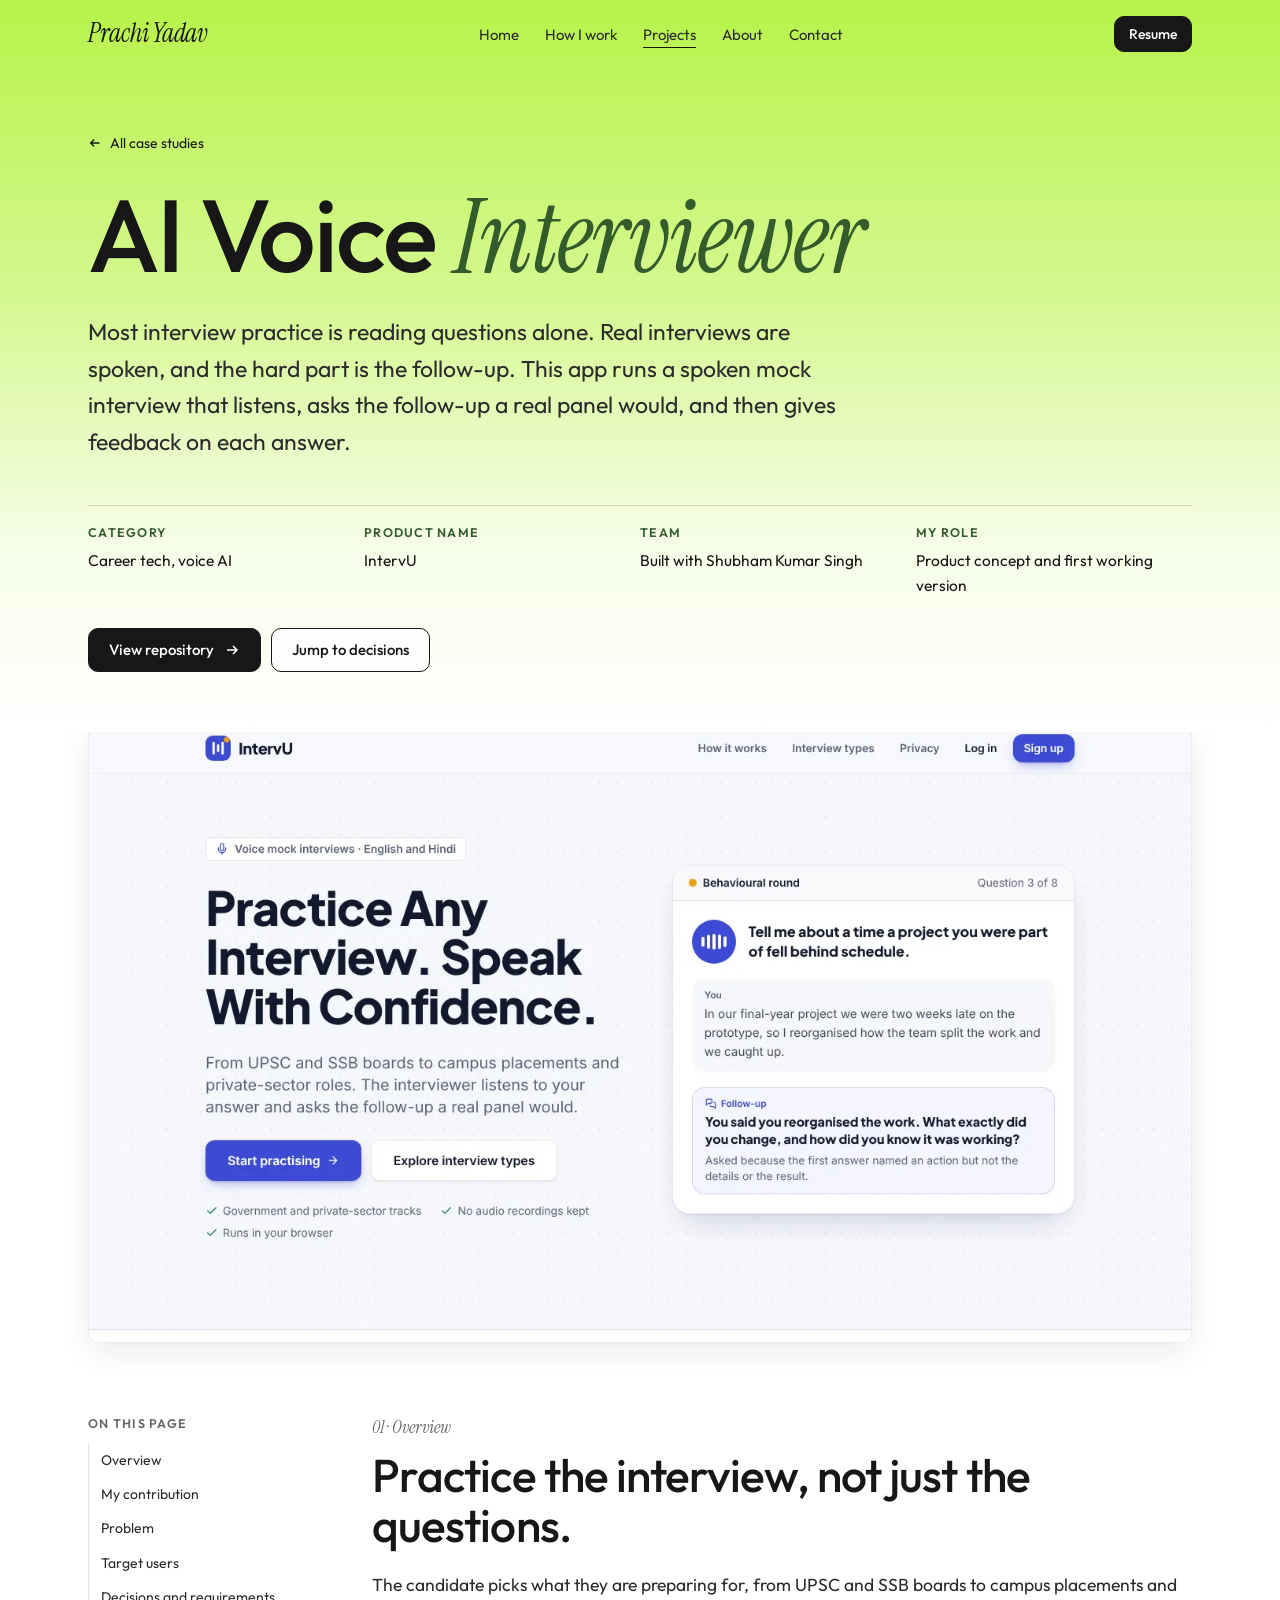
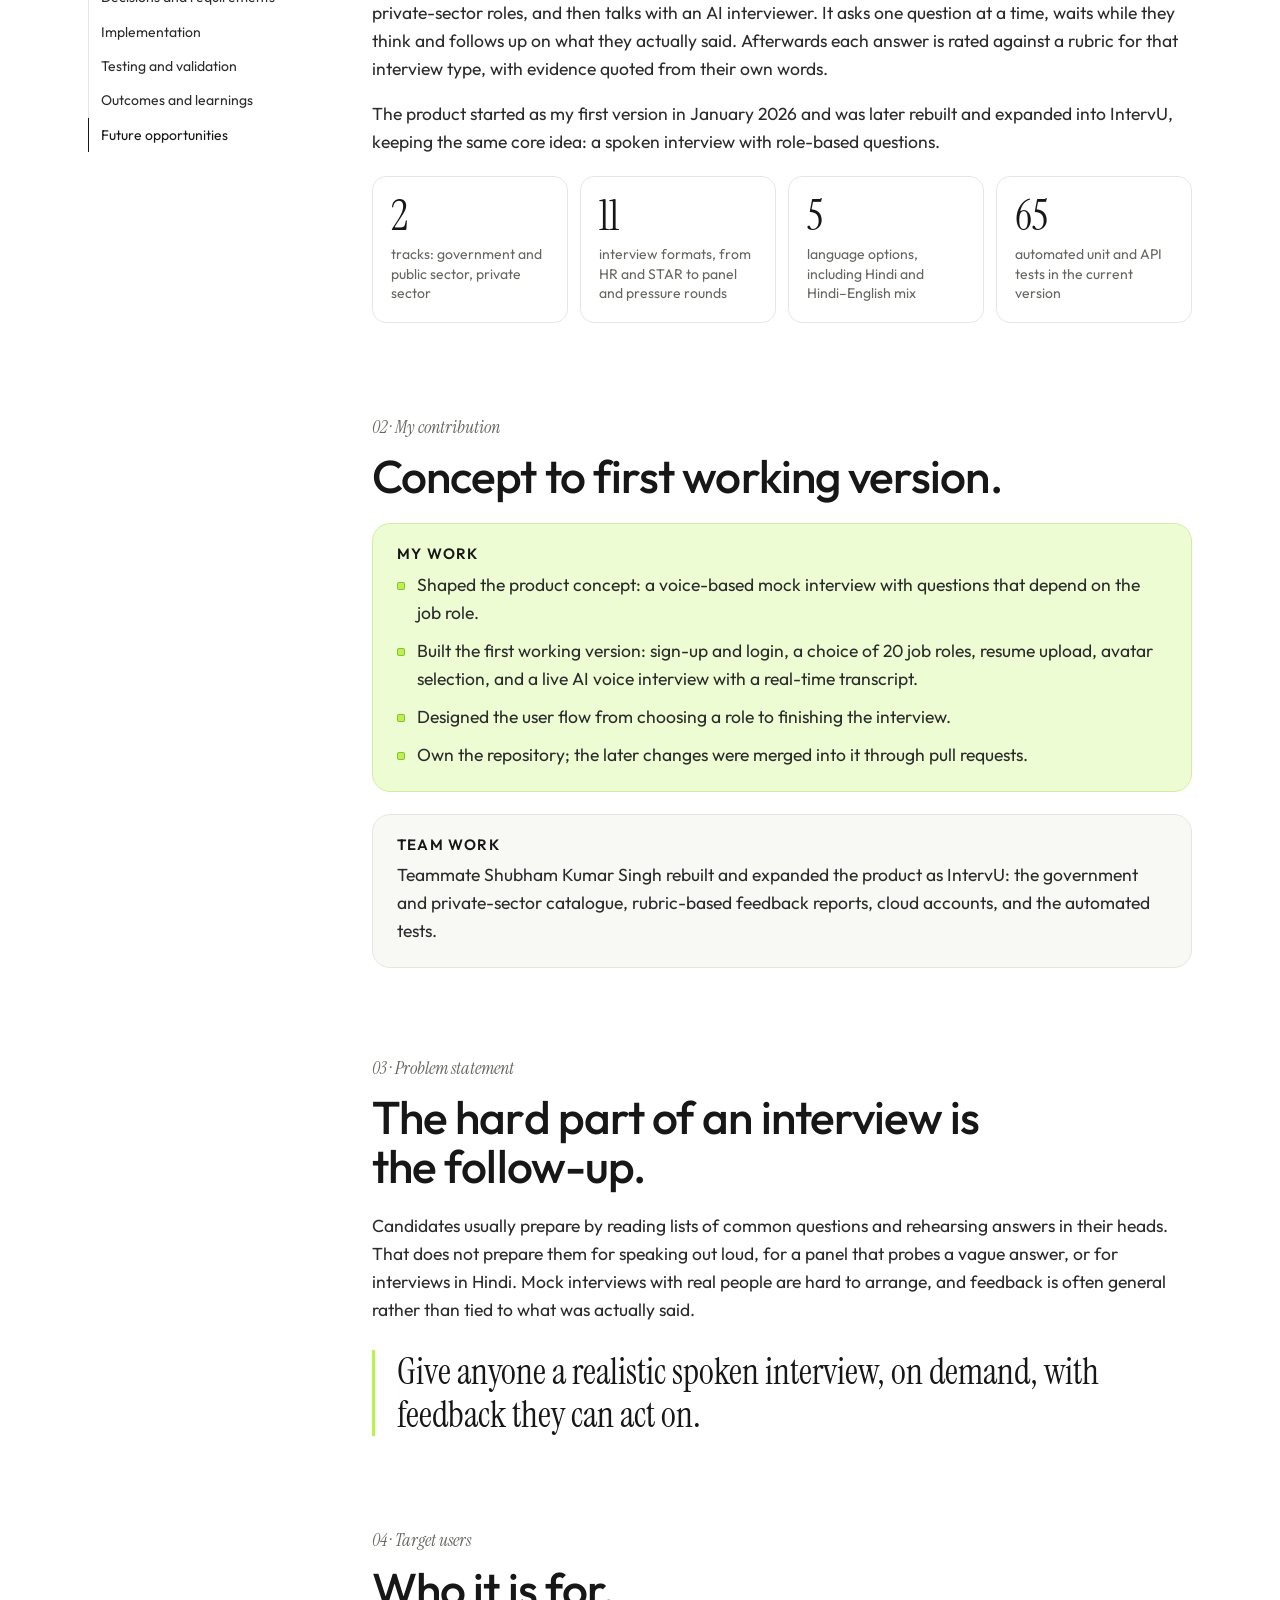
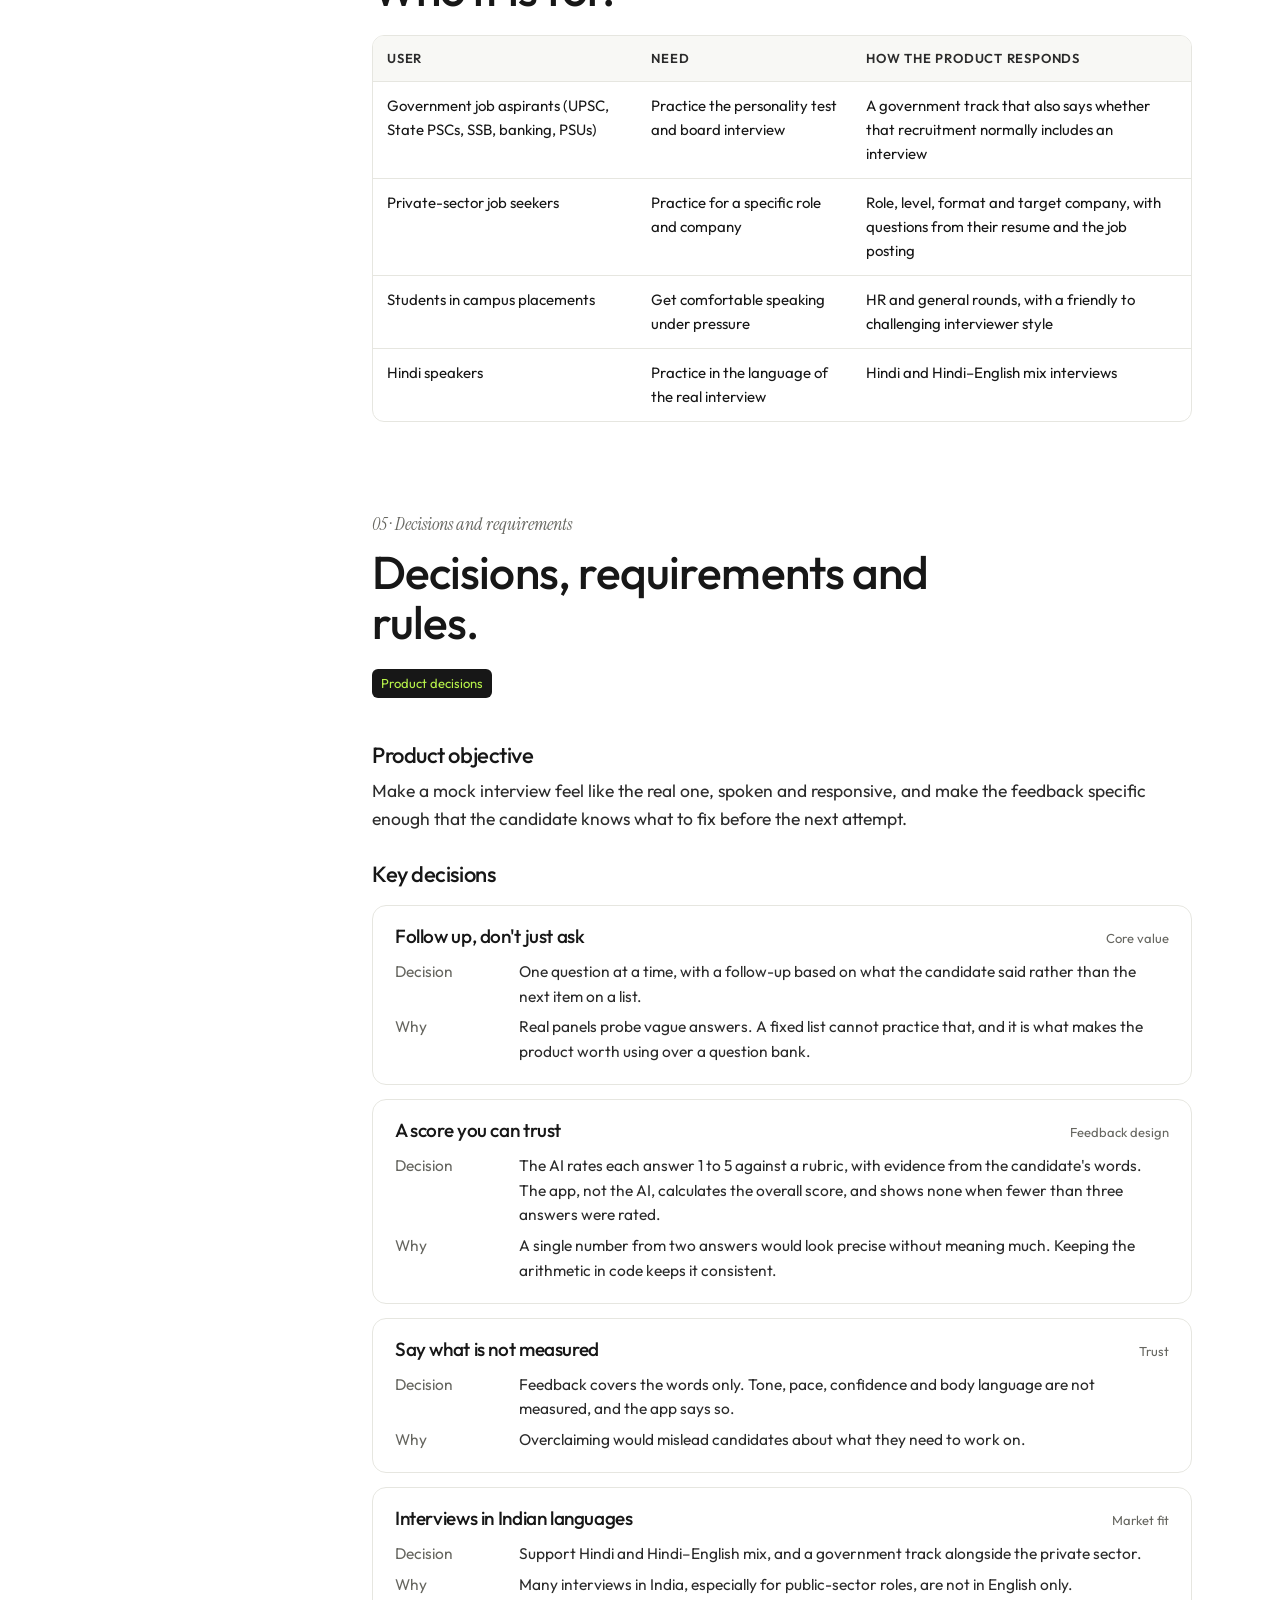
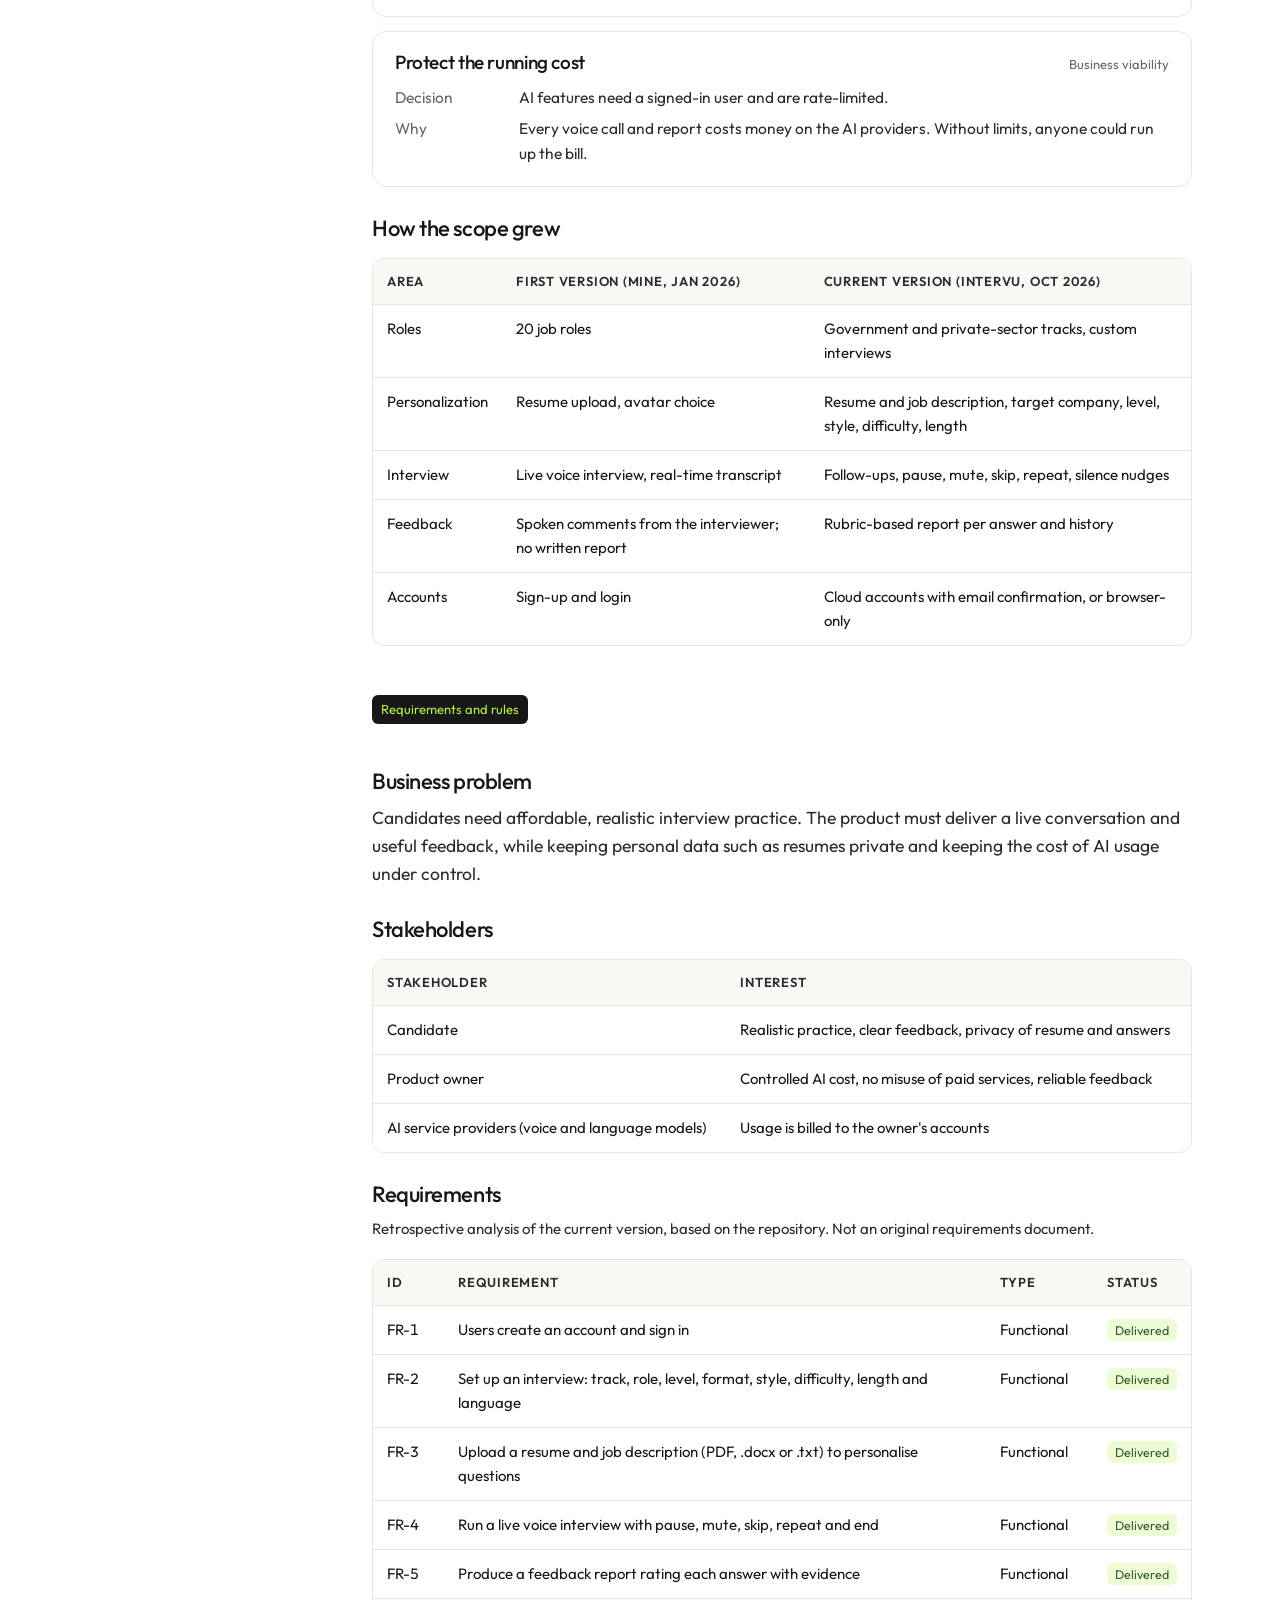
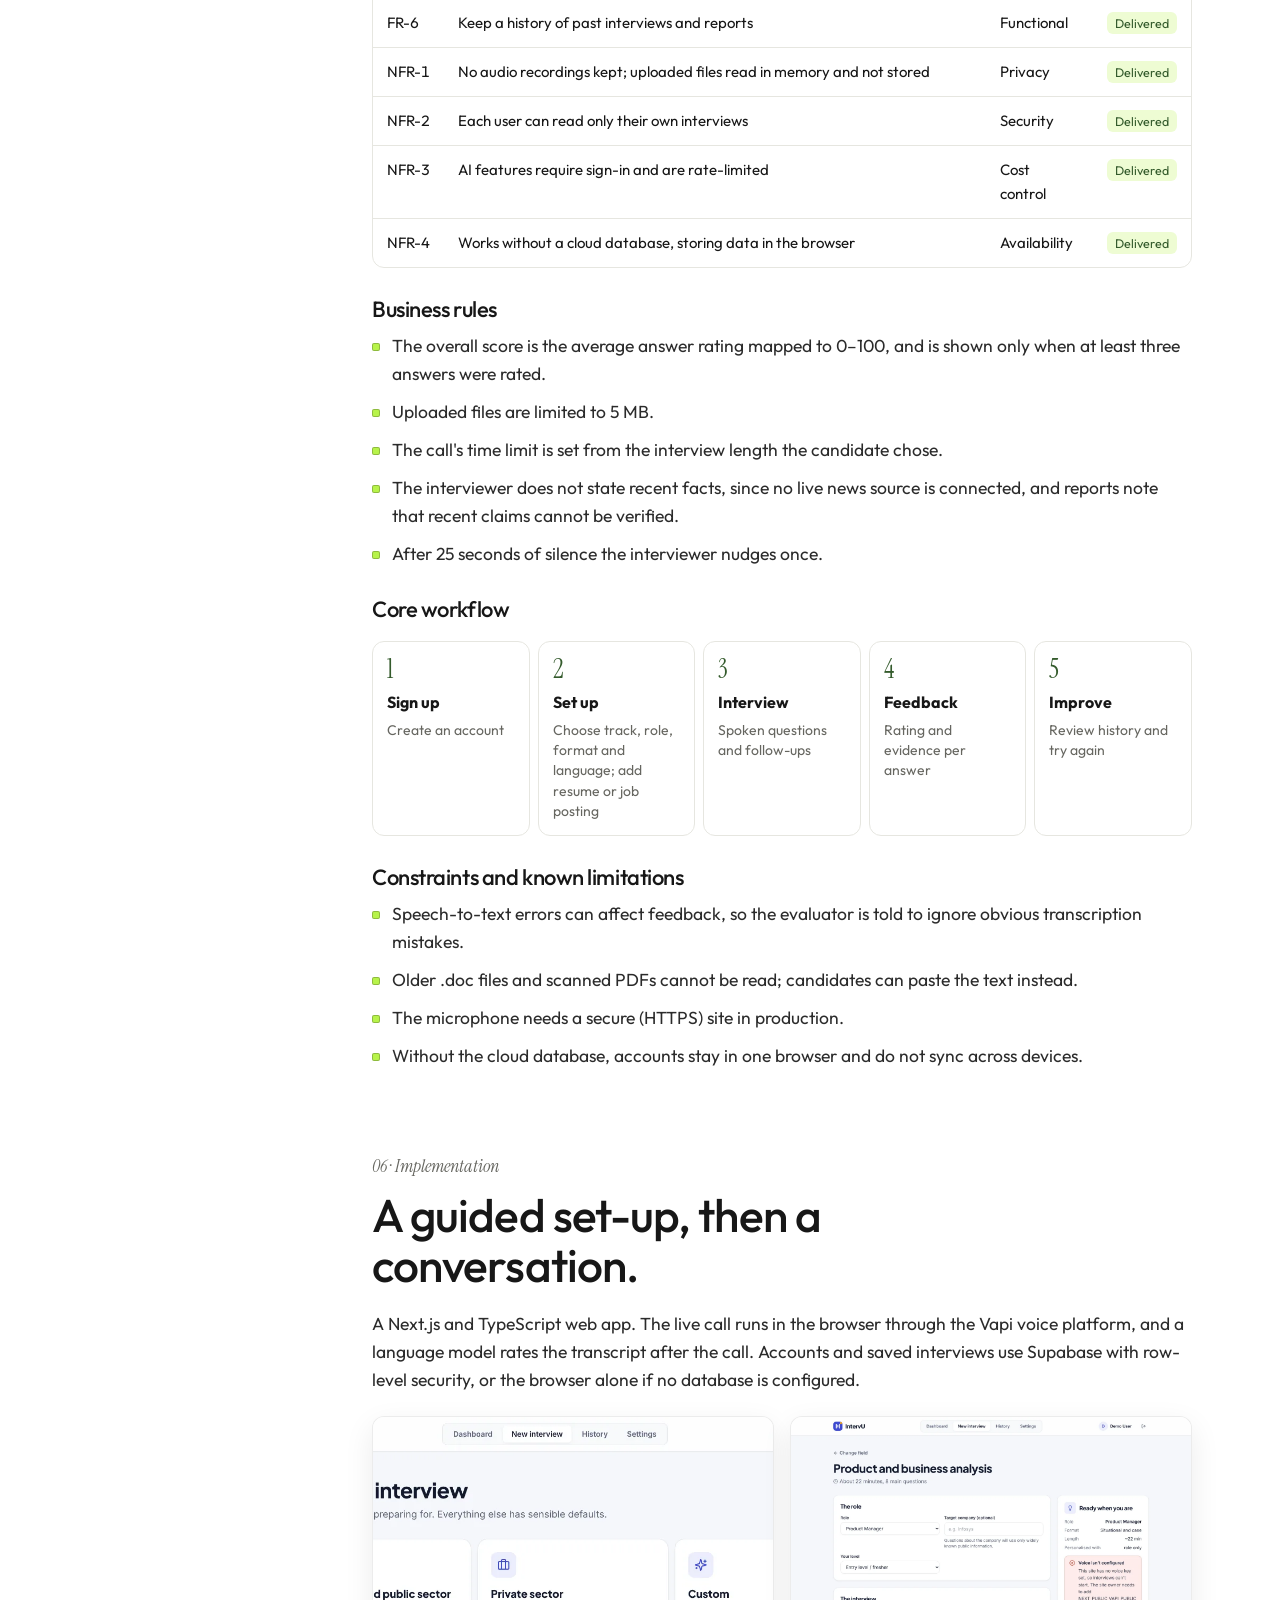
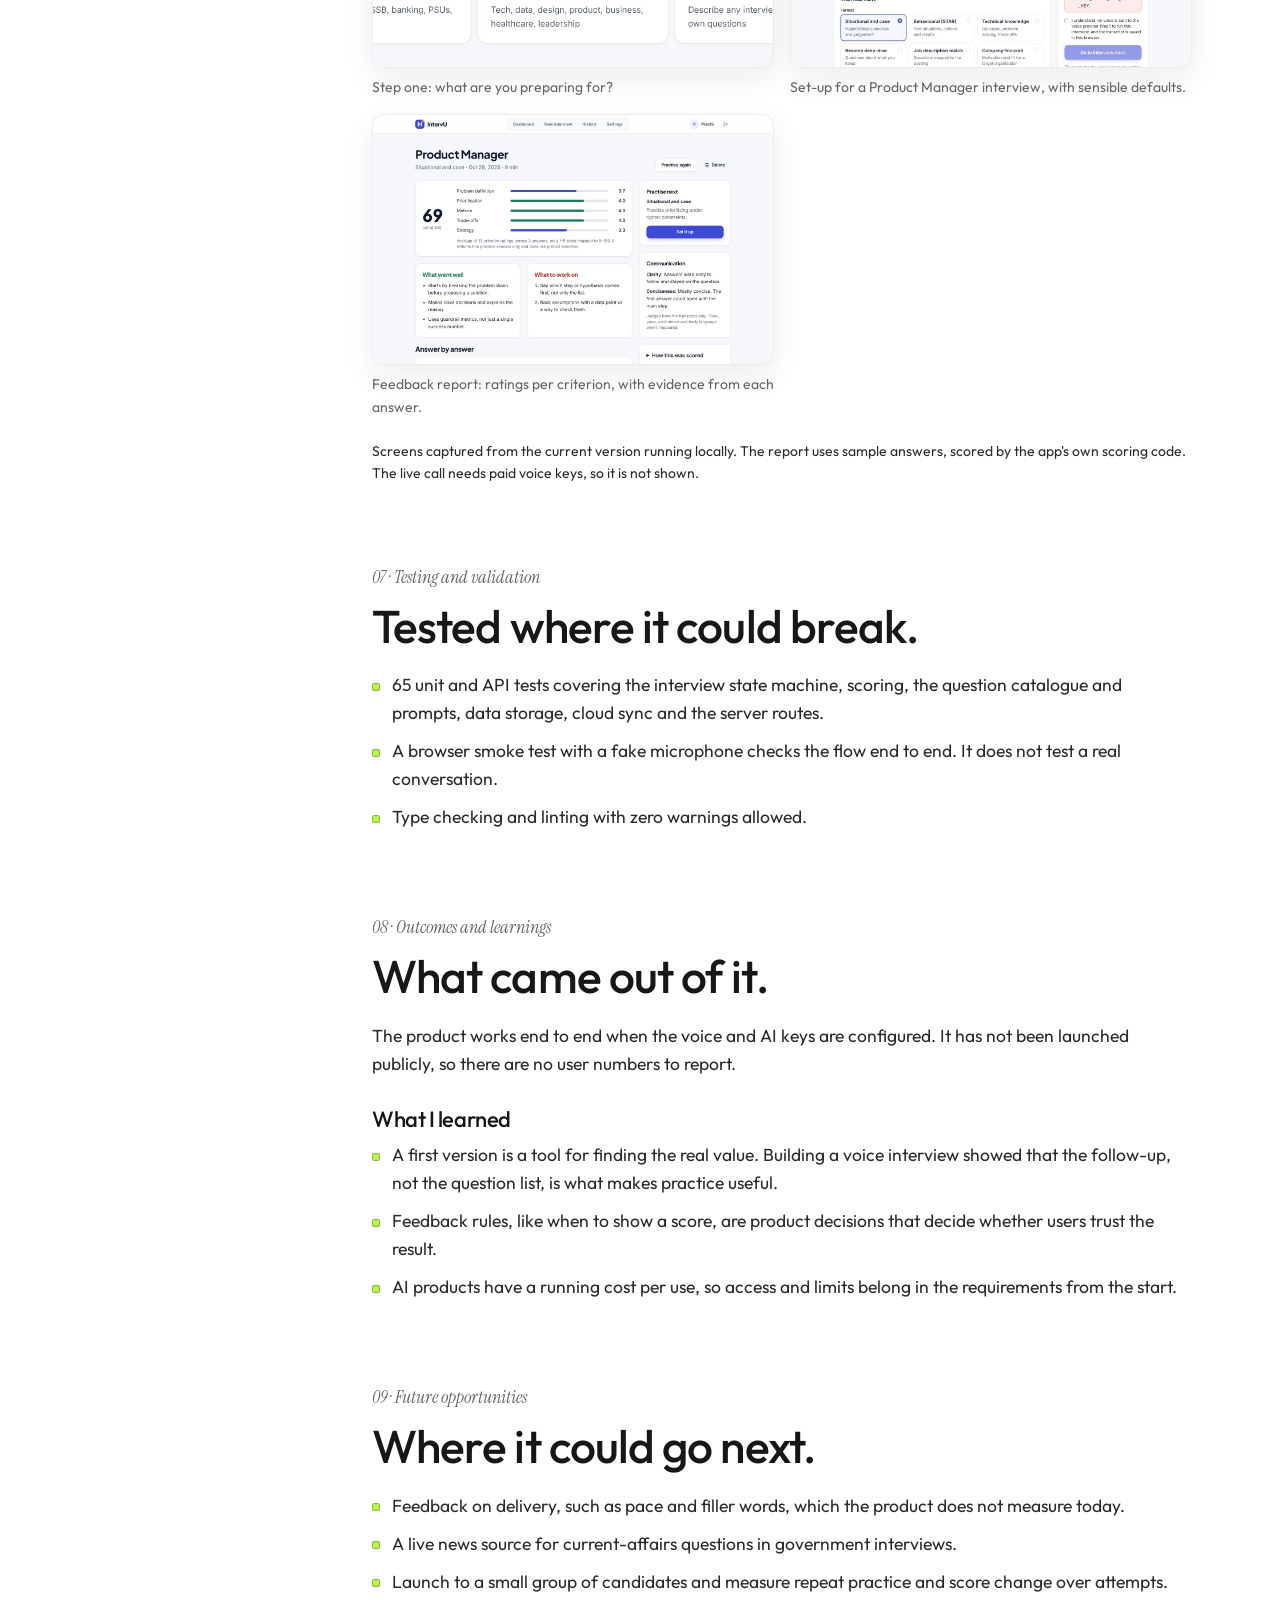
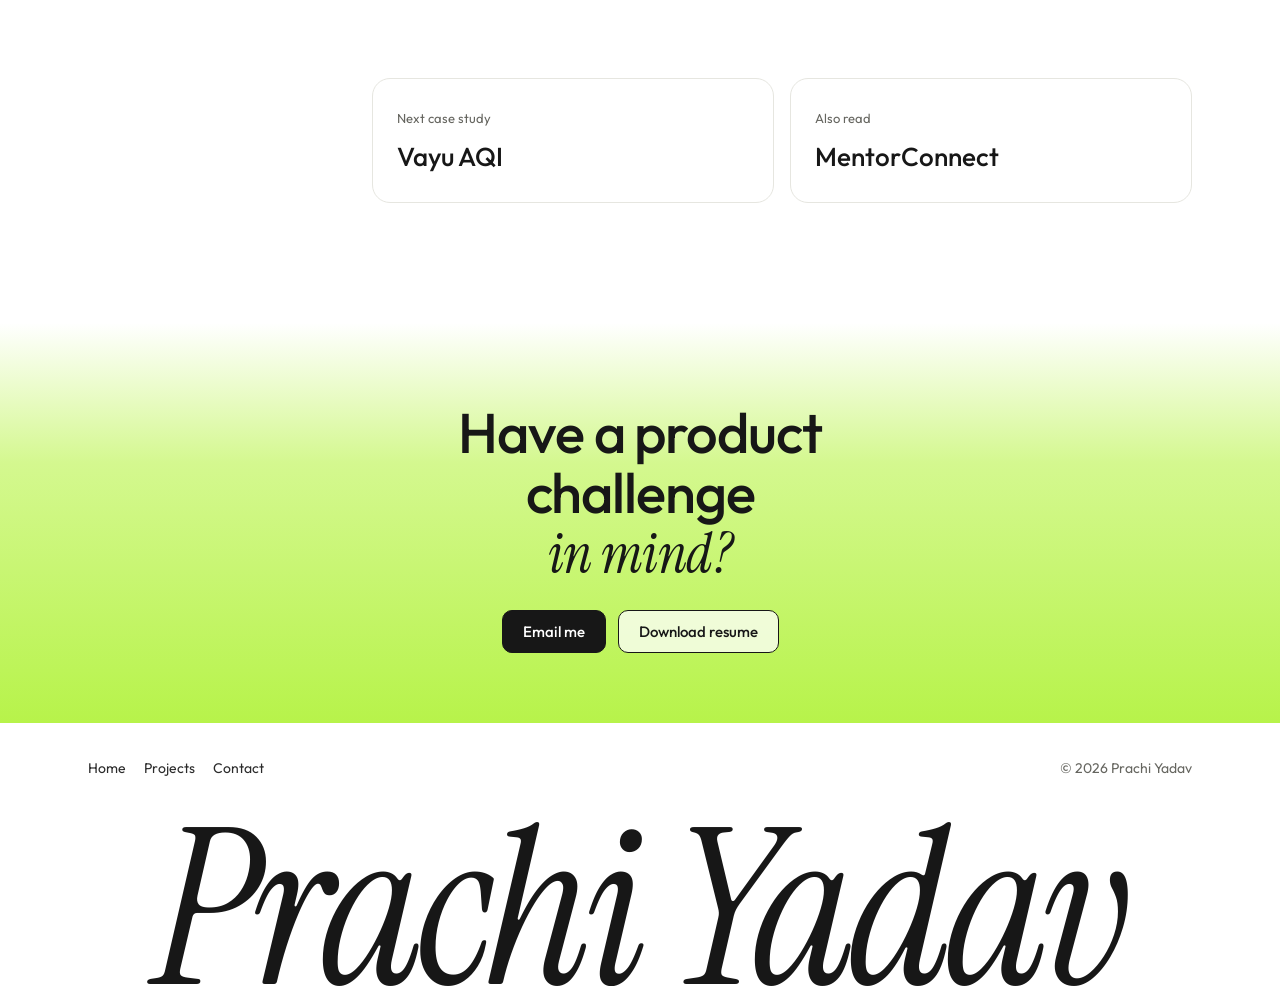
==== case-studies/ai-interviewer.html @ f9c55088 "Add files via upload" ====
<!doctype html>
<html lang="en" class="no-js">
<head>
  <meta charset="utf-8">
  <meta name="viewport" content="width=device-width, initial-scale=1">
  <title>AI Voice Interviewer case study | Prachi Yadav</title>
  <meta name="description" content="Product and business analysis case study: a spoken mock interview app that asks follow-up questions and gives feedback on each answer.">
  <meta name="theme-color" content="#b7f34a">
  <meta property="og:title" content="AI Voice Interviewer case study | Prachi Yadav">
  <meta property="og:description" content="Spoken mock interviews with follow-up questions and rubric-based feedback: concept, requirements, rules and delivery.">
  <meta property="og:image" content="../assets/img/ai-interviewer-home.webp">
  <link rel="icon" href="../favicon.svg" type="image/svg+xml">
  <link rel="preload" href="../assets/fonts/outfit-latin-wght-normal.woff2" as="font" type="font/woff2" crossorigin>
  <link rel="stylesheet" href="../assets/css/style.css">
</head>
<body id="top">
<a class="skip" href="#main">Skip to content</a>

<header class="nav">
  <div class="wrap nav-in">
    <a class="brand" href="../index.html" aria-label="Prachi Yadav, home">Prachi Yadav</a>
    <ul class="nav-links" id="nav-links">
      <li><a href="../index.html">Home</a></li>
      <li><a href="../index.html#how-i-work">How I work</a></li>
      <li><a href="../index.html#projects" class="active">Projects</a></li>
      <li><a href="../index.html#about">About</a></li>
      <li><a href="../index.html#contact">Contact</a></li>
    </ul>
    <div class="nav-cta">
      <a class="btn btn-dark btn-small" href="../assets/resume/Prachi_Yadav_Resume.pdf" target="_blank" rel="noopener">Resume</a>
      <button class="menu-btn" aria-label="Open menu" aria-expanded="false" aria-controls="nav-links"><span></span></button>
    </div>
  </div>
</header>

<main id="main">
<section class="cs-hero">
  <div class="wrap">
    <a class="crumb" href="../index.html#projects"><svg viewBox="0 0 16 16" aria-hidden="true"><path d="M3 8h10M9 4l4 4-4 4" fill="none" stroke="currentColor" stroke-width="1.5"/></svg>All case studies</a>
    <h1>AI Voice <span class="it">Interviewer</span></h1>
    <p class="lead">Most interview practice is reading questions alone. Real interviews are spoken, and the hard part is the follow-up. This app runs a spoken mock interview that listens, asks the follow-up a real panel would, and then gives feedback on each answer.</p>
    <dl class="facts">
      <div><dt>Category</dt><dd>Career tech, voice AI</dd></div>
      <div><dt>Product name</dt><dd>IntervU</dd></div>
      <div><dt>Team</dt><dd>Built with Shubham Kumar Singh</dd></div>
      <div><dt>My role</dt><dd>Product concept and first working version</dd></div>
    </dl>
    <div class="cs-links">
      <a class="btn btn-dark" href="https://github.com/PrachiYadav-16/AI-voice-interviewer" target="_blank" rel="noopener">View repository
        <svg viewBox="0 0 16 16" aria-hidden="true"><path d="M3 8h10M9 4l4 4-4 4" fill="none" stroke="currentColor" stroke-width="1.5"/></svg></a>
      <a class="btn btn-light" href="#perspectives">Jump to decisions</a>
    </div>
  </div>
</section>

<div class="wrap cs-cover rv">
  <figure class="shot" style="margin:0"><img src="../assets/img/ai-interviewer-home.webp" alt="AI Voice Interviewer landing page with a sample behavioural question, answer and follow-up" width="1400" height="900"></figure>
</div>

<div class="wrap cs-body">
  <nav class="toc" aria-label="On this page" data-spy>
    <b>On this page</b>
    <a href="#overview">Overview</a>
    <a href="#role">My contribution</a>
    <a href="#problem">Problem</a>
    <a href="#users">Target users</a>
    <a href="#perspectives">Decisions and requirements</a>
    <a href="#implementation">Implementation</a>
    <a href="#validation">Testing and validation</a>
    <a href="#outcomes">Outcomes and learnings</a>
    <a href="#future">Future opportunities</a>
  </nav>

  <article>
    <section class="cs-sec" id="overview">
      <span class="eyebrow">01 · Overview</span>
      <h2>Practice the interview, not just the questions.</h2>
      <p>The candidate picks what they are preparing for, from UPSC and SSB boards to campus placements and private-sector roles, and then talks with an AI interviewer. It asks one question at a time, waits while they think and follows up on what they actually said. Afterwards each answer is rated against a rubric for that interview type, with evidence quoted from their own words.</p>
      <p>The product started as my first version in January 2026 and was later rebuilt and expanded into IntervU, keeping the same core idea: a spoken interview with role-based questions.</p>
      <div class="stats">
        <div class="stat"><b>2</b><span>tracks: government and public sector, private sector</span></div>
        <div class="stat"><b>11</b><span>interview formats, from HR and STAR to panel and pressure rounds</span></div>
        <div class="stat"><b>5</b><span>language options, including Hindi and Hindi–English mix</span></div>
        <div class="stat"><b>65</b><span>automated unit and API tests in the current version</span></div>
      </div>
    </section>

    <section class="cs-sec" id="role">
      <span class="eyebrow">02 · My contribution</span>
      <h2>Concept to first working version.</h2>
      <div class="callout mine">
        <h4>My work</h4>
        <ul class="list">
          <li>Shaped the product concept: a voice-based mock interview with questions that depend on the job role.</li>
          <li>Built the first working version: sign-up and login, a choice of 20 job roles, resume upload, avatar selection, and a live AI voice interview with a real-time transcript.</li>
          <li>Designed the user flow from choosing a role to finishing the interview.</li>
          <li>Own the repository; the later changes were merged into it through pull requests.</li>
        </ul>
      </div>
      <div class="callout">
        <h4>Team work</h4>
        <p>Teammate Shubham Kumar Singh rebuilt and expanded the product as IntervU: the government and private-sector catalogue, rubric-based feedback reports, cloud accounts, and the automated tests.</p>
      </div>
    </section>

    <section class="cs-sec" id="problem">
      <span class="eyebrow">03 · Problem statement</span>
      <h2>The hard part of an interview is the follow-up.</h2>
      <p>Candidates usually prepare by reading lists of common questions and rehearsing answers in their heads. That does not prepare them for speaking out loud, for a panel that probes a vague answer, or for interviews in Hindi. Mock interviews with real people are hard to arrange, and feedback is often general rather than tied to what was actually said.</p>
      <p class="pull">Give anyone a realistic spoken interview, on demand, with feedback they can act on.</p>
    </section>

    <section class="cs-sec" id="users">
      <span class="eyebrow">04 · Target users</span>
      <h2>Who it is for.</h2>
      <div class="tbl-wrap"><table class="tbl">
        <thead><tr><th>User</th><th>Need</th><th>How the product responds</th></tr></thead>
        <tbody>
          <tr><td>Government job aspirants (UPSC, State PSCs, SSB, banking, PSUs)</td><td>Practice the personality test and board interview</td><td>A government track that also says whether that recruitment normally includes an interview</td></tr>
          <tr><td>Private-sector job seekers</td><td>Practice for a specific role and company</td><td>Role, level, format and target company, with questions from their resume and the job posting</td></tr>
          <tr><td>Students in campus placements</td><td>Get comfortable speaking under pressure</td><td>HR and general rounds, with a friendly to challenging interviewer style</td></tr>
          <tr><td>Hindi speakers</td><td>Practice in the language of the real interview</td><td>Hindi and Hindi–English mix interviews</td></tr>
        </tbody>
      </table></div>
    </section>

    <section class="cs-sec" id="perspectives">
      <span class="eyebrow">05 · Decisions and requirements</span>
      <h2>Decisions, requirements and rules.</h2>

      <div class="persp-panel" id="panel-pm">
        <span class="tagline">Product decisions</span>
        <h3>Product objective</h3>
        <p>Make a mock interview feel like the real one, spoken and responsive, and make the feedback specific enough that the candidate knows what to fix before the next attempt.</p>

        <h3>Key decisions</h3>
        <div class="dlog">
          <div class="dcard">
            <div class="dh"><h4>Follow up, don't just ask</h4><span class="ref">Core value</span></div>
            <dl><dt>Decision</dt><dd>One question at a time, with a follow-up based on what the candidate said rather than the next item on a list.</dd>
            <dt>Why</dt><dd>Real panels probe vague answers. A fixed list cannot practice that, and it is what makes the product worth using over a question bank.</dd></dl>
          </div>
          <div class="dcard">
            <div class="dh"><h4>A score you can trust</h4><span class="ref">Feedback design</span></div>
            <dl><dt>Decision</dt><dd>The AI rates each answer 1 to 5 against a rubric, with evidence from the candidate's words. The app, not the AI, calculates the overall score, and shows none when fewer than three answers were rated.</dd>
            <dt>Why</dt><dd>A single number from two answers would look precise without meaning much. Keeping the arithmetic in code keeps it consistent.</dd></dl>
          </div>
          <div class="dcard">
            <div class="dh"><h4>Say what is not measured</h4><span class="ref">Trust</span></div>
            <dl><dt>Decision</dt><dd>Feedback covers the words only. Tone, pace, confidence and body language are not measured, and the app says so.</dd>
            <dt>Why</dt><dd>Overclaiming would mislead candidates about what they need to work on.</dd></dl>
          </div>
          <div class="dcard">
            <div class="dh"><h4>Interviews in Indian languages</h4><span class="ref">Market fit</span></div>
            <dl><dt>Decision</dt><dd>Support Hindi and Hindi–English mix, and a government track alongside the private sector.</dd>
            <dt>Why</dt><dd>Many interviews in India, especially for public-sector roles, are not in English only.</dd></dl>
          </div>
          <div class="dcard">
            <div class="dh"><h4>Protect the running cost</h4><span class="ref">Business viability</span></div>
            <dl><dt>Decision</dt><dd>AI features need a signed-in user and are rate-limited.</dd>
            <dt>Why</dt><dd>Every voice call and report costs money on the AI providers. Without limits, anyone could run up the bill.</dd></dl>
          </div>
        </div>

        <h3>How the scope grew</h3>
        <div class="tbl-wrap"><table class="tbl">
          <thead><tr><th>Area</th><th>First version (mine, Jan 2026)</th><th>Current version (IntervU, Oct 2026)</th></tr></thead>
          <tbody>
            <tr><td>Roles</td><td>20 job roles</td><td>Government and private-sector tracks, custom interviews</td></tr>
            <tr><td>Personalization</td><td>Resume upload, avatar choice</td><td>Resume and job description, target company, level, style, difficulty, length</td></tr>
            <tr><td>Interview</td><td>Live voice interview, real-time transcript</td><td>Follow-ups, pause, mute, skip, repeat, silence nudges</td></tr>
            <tr><td>Feedback</td><td>Spoken comments from the interviewer; no written report</td><td>Rubric-based report per answer and history</td></tr>
            <tr><td>Accounts</td><td>Sign-up and login</td><td>Cloud accounts with email confirmation, or browser-only</td></tr>
          </tbody>
        </table></div>
      </div>

      <div class="persp-panel" id="panel-ba" style="margin-top:48px;">
        <span class="tagline">Requirements and rules</span>
        <h3>Business problem</h3>
        <p>Candidates need affordable, realistic interview practice. The product must deliver a live conversation and useful feedback, while keeping personal data such as resumes private and keeping the cost of AI usage under control.</p>

        <h3>Stakeholders</h3>
        <div class="tbl-wrap"><table class="tbl">
          <thead><tr><th>Stakeholder</th><th>Interest</th></tr></thead>
          <tbody>
            <tr><td>Candidate</td><td>Realistic practice, clear feedback, privacy of resume and answers</td></tr>
            <tr><td>Product owner</td><td>Controlled AI cost, no misuse of paid services, reliable feedback</td></tr>
            <tr><td>AI service providers (voice and language models)</td><td>Usage is billed to the owner's accounts</td></tr>
          </tbody>
        </table></div>

        <h3>Requirements</h3>
        <p class="muted" style="font-size:15px;">Retrospective analysis of the current version, based on the repository. Not an original requirements document.</p>
        <div class="tbl-wrap"><table class="tbl">
          <thead><tr><th>ID</th><th>Requirement</th><th>Type</th><th>Status</th></tr></thead>
          <tbody>
            <tr><td class="num">FR-1</td><td>Users create an account and sign in</td><td>Functional</td><td><span class="pill-status st-done">Delivered</span></td></tr>
            <tr><td class="num">FR-2</td><td>Set up an interview: track, role, level, format, style, difficulty, length and language</td><td>Functional</td><td><span class="pill-status st-done">Delivered</span></td></tr>
            <tr><td class="num">FR-3</td><td>Upload a resume and job description (PDF, .docx or .txt) to personalise questions</td><td>Functional</td><td><span class="pill-status st-done">Delivered</span></td></tr>
            <tr><td class="num">FR-4</td><td>Run a live voice interview with pause, mute, skip, repeat and end</td><td>Functional</td><td><span class="pill-status st-done">Delivered</span></td></tr>
            <tr><td class="num">FR-5</td><td>Produce a feedback report rating each answer with evidence</td><td>Functional</td><td><span class="pill-status st-done">Delivered</span></td></tr>
            <tr><td class="num">FR-6</td><td>Keep a history of past interviews and reports</td><td>Functional</td><td><span class="pill-status st-done">Delivered</span></td></tr>
            <tr><td class="num">NFR-1</td><td>No audio recordings kept; uploaded files read in memory and not stored</td><td>Privacy</td><td><span class="pill-status st-done">Delivered</span></td></tr>
            <tr><td class="num">NFR-2</td><td>Each user can read only their own interviews</td><td>Security</td><td><span class="pill-status st-done">Delivered</span></td></tr>
            <tr><td class="num">NFR-3</td><td>AI features require sign-in and are rate-limited</td><td>Cost control</td><td><span class="pill-status st-done">Delivered</span></td></tr>
            <tr><td class="num">NFR-4</td><td>Works without a cloud database, storing data in the browser</td><td>Availability</td><td><span class="pill-status st-done">Delivered</span></td></tr>
          </tbody>
        </table></div>

        <h3>Business rules</h3>
        <ul class="list">
          <li>The overall score is the average answer rating mapped to 0–100, and is shown only when at least three answers were rated.</li>
          <li>Uploaded files are limited to 5 MB.</li>
          <li>The call's time limit is set from the interview length the candidate chose.</li>
          <li>The interviewer does not state recent facts, since no live news source is connected, and reports note that recent claims cannot be verified.</li>
          <li>After 25 seconds of silence the interviewer nudges once.</li>
        </ul>

        <h3>Core workflow</h3>
        <div class="flowline">
          <div class="fs"><span class="n">1</span><b>Sign up</b><span>Create an account</span></div>
          <div class="fs"><span class="n">2</span><b>Set up</b><span>Choose track, role, format and language; add resume or job posting</span></div>
          <div class="fs"><span class="n">3</span><b>Interview</b><span>Spoken questions and follow-ups</span></div>
          <div class="fs"><span class="n">4</span><b>Feedback</b><span>Rating and evidence per answer</span></div>
          <div class="fs"><span class="n">5</span><b>Improve</b><span>Review history and try again</span></div>
        </div>

        <h3>Constraints and known limitations</h3>
        <ul class="list">
          <li>Speech-to-text errors can affect feedback, so the evaluator is told to ignore obvious transcription mistakes.</li>
          <li>Older .doc files and scanned PDFs cannot be read; candidates can paste the text instead.</li>
          <li>The microphone needs a secure (HTTPS) site in production.</li>
          <li>Without the cloud database, accounts stay in one browser and do not sync across devices.</li>
        </ul>
      </div>
    </section>

    <section class="cs-sec" id="implementation">
      <span class="eyebrow">06 · Implementation</span>
      <h2>A guided set-up, then a conversation.</h2>
      <p>A Next.js and TypeScript web app. The live call runs in the browser through the Vapi voice platform, and a language model rates the transcript after the call. Accounts and saved interviews use Supabase with row-level security, or the browser alone if no database is configured.</p>
      <div class="gallery">
        <figure><div class="shot"><img src="../assets/img/ai-interviewer-tracks.webp" alt="Interview set-up: government, private sector or custom" loading="lazy" width="1400" height="470"></div><figcaption>Step one: what are you preparing for?</figcaption></figure>
        <figure><div class="shot"><img src="../assets/img/ai-interviewer-setup.webp" alt="Set-up options for a Product Manager interview: level, format, style, difficulty, length and language" loading="lazy" width="1400" height="1150"></div><figcaption>Set-up for a Product Manager interview, with sensible defaults.</figcaption></figure>
        <figure><div class="shot"><img src="../assets/img/ai-interviewer-report.webp" alt="Feedback report with an overall score, ratings per criterion and answer-by-answer feedback" loading="lazy" width="1400" height="1060"></div><figcaption>Feedback report: ratings per criterion, with evidence from each answer.</figcaption></figure>
      </div>
      <p class="muted" style="font-size:14px;">Screens captured from the current version running locally. The report uses sample answers, scored by the app's own scoring code. The live call needs paid voice keys, so it is not shown.</p>
    </section>

    <section class="cs-sec" id="validation">
      <span class="eyebrow">07 · Testing and validation</span>
      <h2>Tested where it could break.</h2>
      <ul class="list">
        <li>65 unit and API tests covering the interview state machine, scoring, the question catalogue and prompts, data storage, cloud sync and the server routes.</li>
        <li>A browser smoke test with a fake microphone checks the flow end to end. It does not test a real conversation.</li>
        <li>Type checking and linting with zero warnings allowed.</li>
      </ul>
    </section>

    <section class="cs-sec" id="outcomes">
      <span class="eyebrow">08 · Outcomes and learnings</span>
      <h2>What came out of it.</h2>
      <p>The product works end to end when the voice and AI keys are configured. It has not been launched publicly, so there are no user numbers to report.</p>
      <h3>What I learned</h3>
      <ul class="list">
        <li>A first version is a tool for finding the real value. Building a voice interview showed that the follow-up, not the question list, is what makes practice useful.</li>
        <li>Feedback rules, like when to show a score, are product decisions that decide whether users trust the result.</li>
        <li>AI products have a running cost per use, so access and limits belong in the requirements from the start.</li>
      </ul>
    </section>

    <section class="cs-sec" id="future">
      <span class="eyebrow">09 · Future opportunities</span>
      <h2>Where it could go next.</h2>
      <ul class="list">
        <li>Feedback on delivery, such as pace and filler words, which the product does not measure today.</li>
        <li>A live news source for current-affairs questions in government interviews.</li>
        <li>Launch to a small group of candidates and measure repeat practice and score change over attempts.</li>
      </ul>
    </section>

    <div class="next-cs">
      <a href="vayu-aqi.html"><small>Next case study</small><strong>Vayu AQI</strong></a>
      <a href="mentorconnect.html"><small>Also read</small><strong>MentorConnect</strong></a>
    </div>
  </article>
</div>
</main>

<section class="cta" style="padding: 80px 0 70px;">
  <div class="wrap">
    <h2 style="font-size: clamp(32px,4.5vw,56px);">Have a product challenge <span class="it">in mind?</span></h2>
    <div class="cta-actions" style="margin-top:26px;">
      <a class="btn btn-dark" href="mailto:y16prachi04@gmail.com">Email me</a>
      <a class="btn btn-light" href="../assets/resume/Prachi_Yadav_Resume.pdf" download>Download resume</a>
    </div>
  </div>
</section>

<footer class="footer">
  <div class="wrap foot-in">
    <nav aria-label="Footer"><a href="../index.html">Home</a><a href="../index.html#projects">Projects</a><a href="../index.html#contact">Contact</a></nav>
    <span>© <span id="year">2026</span> Prachi Yadav</span>
  </div>
  <div class="giant" aria-hidden="true">Prachi Yadav</div>
</footer>
<script src="../assets/js/main.js"></script>
</body>
</html>
---- assets/css/style.css ----
/* ==========================================================================
   Prachi Yadav | Product & Business Analysis Portfolio
   Design tokens first. Change colours and type here.
   ========================================================================== */

@font-face {
  font-family: "Instrument Serif";
  src: url("../fonts/instrument-serif-latin-400-normal.woff2") format("woff2");
  font-weight: 400; font-style: normal; font-display: swap;
}
@font-face {
  font-family: "Instrument Serif";
  src: url("../fonts/instrument-serif-latin-400-italic.woff2") format("woff2");
  font-weight: 400; font-style: italic; font-display: swap;
}
@font-face {
  font-family: "Outfit";
  src: url("../fonts/outfit-latin-wght-normal.woff2") format("woff2");
  font-weight: 100 900; font-style: normal; font-display: swap;
}

:root {
  --lime: #b7f34a;
  --lime-mid: #d4f88f;
  --lime-soft: #eefcd3;
  --ink: #171717;
  --ink-2: #2b2b2b;
  --white: #ffffff;
  --paper: #f8f8f5;
  --line: #e6e6e0;
  --muted: #666660;
  --green: #345b2c;

  --serif: "Instrument Serif", Georgia, "Times New Roman", serif;
  --sans: "Outfit", system-ui, -apple-system, "Segoe UI", sans-serif;

  --radius: 10px;
  --radius-lg: 18px;
  --max: 1200px;
  --pad: clamp(20px, 4vw, 48px);
}

*, *::before, *::after { box-sizing: border-box; }
html { scroll-behavior: smooth; scroll-padding-top: 84px; }
body {
  margin: 0;
  font-family: var(--sans);
  font-size: 17px;
  line-height: 1.6;
  color: var(--ink);
  background: var(--white);
  -webkit-font-smoothing: antialiased;
  text-rendering: optimizeLegibility;
}
img { max-width: 100%; display: block; }
a { color: inherit; }
h1, h2, h3, h4 { margin: 0; font-weight: 500; line-height: 1.08; letter-spacing: -0.02em; }
p { margin: 0 0 1em; }
ul { margin: 0; padding: 0; }
.serif { font-family: var(--serif); font-weight: 400; letter-spacing: -0.01em; }
.it { font-family: var(--serif); font-style: italic; font-weight: 400; letter-spacing: -0.01em; }
.muted { color: var(--muted); }
.wrap { width: 100%; max-width: var(--max); margin: 0 auto; padding: 0 var(--pad); }
.skip { position: absolute; left: -999px; top: 8px; background: var(--ink); color: #fff; padding: 8px 14px; border-radius: var(--radius); z-index: 100; }
.skip:focus { left: 8px; }
:focus-visible { outline: 2px solid var(--green); outline-offset: 3px; }

/* ---------- Buttons ---------- */
.btn {
  display: inline-flex; align-items: center; gap: 10px;
  padding: 13px 20px; border-radius: var(--radius);
  font: 500 15px/1 var(--sans); text-decoration: none; cursor: pointer;
  border: 1px solid var(--ink); transition: background .2s, color .2s, transform .2s;
  white-space: nowrap;
}
.btn svg { width: 16px; height: 16px; flex: none; }
.btn-dark { background: var(--ink); color: #fff; }
.btn-dark:hover { background: var(--ink-2); transform: translateY(-1px); }
.btn-light { background: rgba(255,255,255,.75); color: var(--ink); }
.btn-light:hover { background: #fff; transform: translateY(-1px); }
.btn-ghost { background: transparent; color: var(--ink); border-color: rgba(23,23,23,.25); }
.btn-ghost:hover { border-color: var(--ink); }
.btn-small { padding: 10px 14px; font-size: 14px; }

.link-arrow { display: inline-flex; align-items: center; gap: 8px; font-weight: 500; text-decoration: none; border-bottom: 1px solid currentColor; padding-bottom: 2px; }
.link-arrow svg { width: 14px; height: 14px; transition: transform .2s; }
.link-arrow:hover svg { transform: translateX(3px); }

/* ---------- Navigation ---------- */
.nav {
  position: fixed; inset: 0 0 auto 0; z-index: 50;
  transition: background .25s, box-shadow .25s;
}
.nav.scrolled { background: rgba(255,255,255,.88); backdrop-filter: blur(10px); box-shadow: 0 1px 0 var(--line); }
.nav-in { display: flex; align-items: center; justify-content: space-between; height: 68px; gap: 20px; }
.brand { font-family: var(--serif); font-style: italic; font-size: 26px; text-decoration: none; letter-spacing: -0.01em; }
.nav-links { display: flex; gap: 26px; list-style: none; }
.nav-links a { text-decoration: none; font-size: 15px; color: var(--ink-2); position: relative; }
.nav-links a::after { content: ""; position: absolute; left: 0; right: 0; bottom: -4px; height: 1px; background: var(--ink); transform: scaleX(0); transform-origin: left; transition: transform .25s; }
.nav-links a:hover::after, .nav-links a.active::after { transform: scaleX(1); }
.nav-cta { display: flex; align-items: center; gap: 12px; }
.menu-btn { display: none; background: none; border: 1px solid rgba(23,23,23,.25); border-radius: var(--radius); width: 42px; height: 42px; cursor: pointer; align-items: center; justify-content: center; }
.menu-btn span, .menu-btn span::before, .menu-btn span::after { display: block; width: 18px; height: 1.5px; background: var(--ink); position: relative; content: ""; transition: transform .2s; }
.menu-btn span::before { position: absolute; top: -6px; }
.menu-btn span::after { position: absolute; top: 6px; }
.nav.open .menu-btn span { background: transparent; }
.nav.open .menu-btn span::before { transform: translateY(6px) rotate(45deg); }
.nav.open .menu-btn span::after { transform: translateY(-6px) rotate(-45deg); }

@media (max-width: 960px) {
  .menu-btn { display: inline-flex; }
  .nav-links {
    position: absolute; top: 68px; left: 0; right: 0;
    flex-direction: column; gap: 0; background: #fff; border-bottom: 1px solid var(--line);
    padding: 8px var(--pad) 18px; display: none;
  }
  .nav.open { background: #fff; }
  .nav.open .nav-links { display: flex; }
  .nav-links a { display: block; padding: 12px 0; font-size: 18px; border-bottom: 1px solid var(--line); }
  .nav-links a::after { display: none; }
}

/* ---------- Hero ---------- */
.hero {
  position: relative; overflow: hidden;
  padding: 120px 0 0;
  background: linear-gradient(180deg, var(--lime) 0%, #c9f66b 30%, var(--lime-mid) 55%, #f3fde3 80%, #fff 100%);
}
.hero-badge {
  display: inline-flex; align-items: center; gap: 10px; margin: 0 auto 22px;
  background: rgba(255,255,255,.7); border: 1px solid rgba(23,23,23,.1);
  border-radius: 8px; padding: 7px 12px; font-size: 13.5px;
}
.dot { width: 8px; height: 8px; border-radius: 50%; background: var(--green); box-shadow: 0 0 0 4px rgba(52,91,44,.15); }
.hero-head { text-align: center; }
.hero h1 { font-size: clamp(40px, 6.6vw, 88px); font-weight: 500; }
.hero h1 .it { display: block; font-size: 1.06em; line-height: 1; }
.hero-grid {
  display: grid; grid-template-columns: 1fr minmax(260px, 340px) 1fr; gap: clamp(20px, 3vw, 44px);
  align-items: end; margin-top: 34px;
}
.hero-left, .hero-right { padding-bottom: 54px; }
.hero-right p { font-size: 17px; color: var(--ink-2); max-width: 34ch; }
.role-list { list-style: none; display: grid; gap: 8px; }
.role-list li { display: flex; align-items: center; gap: 10px; font-size: 15px; }
.role-list li::before { content: ""; width: 18px; height: 1px; background: var(--ink); }
.hero-left h2 { font-size: 13px; letter-spacing: .12em; text-transform: uppercase; font-weight: 600; margin-bottom: 12px; color: var(--green); }
.hero-actions { display: flex; flex-direction: column; gap: 10px; align-items: flex-start; margin-top: 22px; }

.portrait {
  position: relative; aspect-ratio: 4 / 5; width: 100%;
  border-radius: 200px 200px var(--radius-lg) var(--radius-lg);
  background: linear-gradient(180deg, #f5f5f0 0%, #e7e8e1 100%);
  border: 1px solid rgba(23,23,23,.08);
  overflow: hidden; display: grid; place-items: center;
}
.portrait img { width: 100%; height: 100%; object-fit: cover; filter: grayscale(1) contrast(1.05); }
.ph-label { text-align: center; color: var(--muted); font-size: 13px; line-height: 1.4; padding: 20px; }
.ph-label .serif { display: block; font-size: 64px; color: #c5c6bd; line-height: 1; margin-bottom: 8px; font-style: italic; }

.strip { border-top: 1px solid rgba(23,23,23,.08); padding: 20px 0; margin-top: 0; background: #fff; }
.strip-in { display: flex; align-items: center; gap: 14px 34px; flex-wrap: wrap; justify-content: center; }
.strip-label { font-size: 13px; color: var(--muted); }
.strip-item { font-family: var(--serif); font-size: 24px; color: #4a4a45; }

@media (max-width: 900px) {
  .hero-grid { grid-template-columns: 1fr; text-align: center; }
  .hero-left, .hero-right { padding-bottom: 0; }
  .portrait { max-width: 300px; margin: 0 auto; order: -1; }
  .hero-right p { margin: 0 auto 1em; }
  .role-list { justify-items: center; }
  .hero-actions { align-items: center; }
  .hero-left { order: 2; }
  .hero-right { order: 1; }
  .hero { padding-bottom: 40px; }
}

/* ---------- Sections ---------- */
section { position: relative; }
.sec { padding: clamp(72px, 10vw, 128px) 0; }
.sec-paper { background: var(--paper); }
.eyebrow { font-family: var(--serif); font-style: italic; font-size: 20px; color: var(--muted); display: block; margin-bottom: 10px; }
.sec-title { font-size: clamp(34px, 4.8vw, 62px); max-width: 18ch; }
.sec-title .it { color: var(--green); }
.sec-head { margin-bottom: clamp(36px, 5vw, 60px); }
.sec-head.center { text-align: center; }
.sec-head.center .sec-title { margin: 0 auto; }
.sec-lead { font-size: 19px; color: var(--ink-2); max-width: 60ch; margin-top: 18px; }
.sec-head.center .sec-lead { margin-left: auto; margin-right: auto; }

/* Showcase frame (lime collage) */
.showcase {
  background: var(--lime); border-radius: var(--radius-lg); padding: clamp(14px, 2vw, 24px);
  display: grid; grid-template-columns: 1.15fr 1fr; gap: clamp(10px, 1.6vw, 18px);
}
.shot { border-radius: 12px; overflow: hidden; background: #fff; border: 1px solid rgba(23,23,23,.08); box-shadow: 0 10px 30px rgba(23,23,23,.08); }
.shot img { width: 100%; height: 100%; object-fit: cover; object-position: top; }
.showcase .s-a { grid-row: span 2; aspect-ratio: auto; min-height: 320px; }
.showcase .s-b, .showcase .s-c { aspect-ratio: 16 / 10; }
.showcase figcaption { font-size: 13px; color: var(--ink-2); margin-top: 8px; }
@media (max-width: 760px) { .showcase { grid-template-columns: 1fr; } .showcase .s-a { grid-row: auto; aspect-ratio: 16/11; min-height: 0; } }

/* Statement with floating tags */
.statement { text-align: center; position: relative; }
.statement p.big { font-size: clamp(26px, 3.4vw, 42px); line-height: 1.25; max-width: 24ch; margin: 0 auto; letter-spacing: -0.015em; }
.statement p.big .soft { color: #a8a8a0; }
.tags { display: flex; flex-wrap: wrap; justify-content: center; gap: 10px; margin-top: 34px; }
.tag { display: inline-flex; align-items: center; gap: 8px; font-size: 14px; padding: 7px 12px; border-radius: 8px; background: #fff; border: 1px solid var(--line); }
.tag i { width: 8px; height: 8px; border-radius: 2px; background: var(--lime); border: 1px solid rgba(23,23,23,.2); }
.tag.dark { background: var(--ink); color: #fff; border-color: var(--ink); }

/* Pillars (tilted cards like reference "how it works") */
.pillars { display: grid; grid-template-columns: repeat(3, 1fr); gap: 22px; align-items: start; }
.pillar {
  background: #fff; border: 1px solid var(--line); border-radius: var(--radius-lg);
  padding: 30px 28px 32px; min-height: 290px; box-shadow: 0 14px 40px rgba(23,23,23,.06);
  transition: transform .35s ease;
}
.pillar:nth-child(1) { transform: rotate(-2deg) translateY(14px); }
.pillar:nth-child(3) { transform: rotate(2deg) translateY(18px); }
.pillar:hover { transform: rotate(0) translateY(0); }
.pillar .num { font-family: var(--serif); font-size: 44px; line-height: 1; }
.pillar h3 { font-size: 26px; margin: 46px 0 12px; }
.pillar p { color: var(--muted); margin: 0; }
@media (max-width: 860px) { .pillars { grid-template-columns: 1fr; } .pillar, .pillar:nth-child(1), .pillar:nth-child(3) { transform: none; min-height: 0; } .pillar h3 { margin-top: 24px; } }

/* Track sections: PM and BA */
.track-grid { display: grid; grid-template-columns: 1fr 1.1fr; gap: clamp(30px, 5vw, 80px); align-items: start; }
.track-label { display: inline-flex; gap: 10px; align-items: center; font-size: 13px; font-weight: 600; letter-spacing: .12em; text-transform: uppercase; margin-bottom: 18px; }
.track-label b { background: var(--ink); color: var(--lime); padding: 4px 8px; border-radius: 6px; font-weight: 600; letter-spacing: .06em; }
.cap-list { display: grid; grid-template-columns: 1fr; gap: 0; list-style: none; margin-top: 26px; }
.cap-list li { padding: 11px 0; border-bottom: 1px solid var(--line); font-size: 16px; display: flex; justify-content: space-between; gap: 10px; }
.cap-list li span { color: var(--muted); font-size: 13px; text-align: right; }
.process { list-style: none; counter-reset: step; border-left: 1px solid var(--line); }
.process li { counter-increment: step; position: relative; padding: 0 0 26px 30px; }
.process li:last-child { padding-bottom: 0; }
.process li::before {
  content: counter(step, decimal-leading-zero); position: absolute; left: -18px; top: -2px;
  width: 36px; height: 36px; border-radius: 9px; background: #fff; border: 1px solid var(--line);
  display: grid; place-items: center; font: 500 13px/1 var(--sans);
}
.process li:hover::before { background: var(--lime); border-color: var(--lime); }
.process h4 { font-size: 20px; margin: 4px 0 4px; }
.process p { color: var(--muted); margin: 0; font-size: 16px; }
.process .ex { display: block; margin-top: 6px; font-size: 14px; color: var(--green); }
.process-title { font-family: var(--serif); font-size: 32px; margin-bottom: 26px; }
.note-box { margin-top: 30px; padding: 22px 24px; background: var(--paper); border-radius: var(--radius-lg); border: 1px solid var(--line); }
.sec-paper .note-box { background: #fff; }
.note-box h4 { font-size: 18px; margin-bottom: 8px; }
.note-box p { color: var(--ink-2); margin: 0 0 10px; font-size: 16px; }
.note-box p:last-child { margin: 0; }
@media (max-width: 900px) { .track-grid { grid-template-columns: 1fr; } }
@media (max-width: 520px) { .cap-list { grid-template-columns: 1fr; } }

/* Projects */
.works { display: grid; grid-template-columns: repeat(2, 1fr); gap: 26px; }
.work {
  display: flex; flex-direction: column; background: #fff; border: 1px solid var(--line);
  border-radius: var(--radius-lg); overflow: hidden; text-decoration: none; color: inherit;
  transition: transform .3s ease, box-shadow .3s ease;
}
.work:hover { transform: translateY(-4px); box-shadow: 0 22px 50px rgba(23,23,23,.09); }
.work.feature { grid-column: span 2; display: grid; grid-template-columns: 1.1fr 1fr; }
.work-media { background: var(--lime-soft); padding: 18px 18px 0; display: flex; align-items: flex-end; overflow: hidden; aspect-ratio: 16 / 10; }
.work.feature .work-media { aspect-ratio: auto; min-height: 380px; }
.work-media img { width: 100%; border-radius: 10px 10px 0 0; box-shadow: 0 10px 30px rgba(23,23,23,.12); object-fit: cover; object-position: left top; height: 100%; }
.work-media.flow { align-items: center; justify-content: center; padding: 24px; background: var(--ink); }
.work-body { padding: 26px 26px 28px; display: flex; flex-direction: column; gap: 14px; flex: 1; }
.work-top { display: flex; justify-content: space-between; align-items: center; gap: 12px; flex-wrap: wrap; }
.cat { font-size: 13px; color: var(--muted); }
.role-chip { font-size: 12.5px; padding: 4px 9px; border-radius: 6px; background: var(--ink); color: #fff; }
.work h3 { font-size: clamp(28px, 3vw, 38px); }
.work h3 .it { color: var(--green); }
.work p { margin: 0; color: var(--ink-2); }
.decisions { list-style: none; display: grid; gap: 8px; font-size: 15px; color: var(--ink-2); }
.decisions li { padding-left: 18px; position: relative; }
.decisions li::before { content: ""; position: absolute; left: 0; top: .62em; width: 8px; height: 8px; background: var(--lime); border: 1px solid rgba(23,23,23,.25); border-radius: 2px; }
.chips { display: flex; flex-wrap: wrap; gap: 6px; }
.chips span { font-size: 12.5px; padding: 4px 9px; border-radius: 6px; border: 1px solid var(--line); color: var(--ink-2); }
.work .link-arrow { margin-top: auto; align-self: flex-start; }
@media (max-width: 900px) { .works { grid-template-columns: 1fr; } .work.feature { grid-column: auto; grid-template-columns: 1fr; } .work.feature .work-media { min-height: 0; aspect-ratio: 16/10; } }

/* Journey flow graphic */
.flow-steps { display: flex; flex-wrap: wrap; justify-content: center; gap: 8px 6px; align-items: center; }
.flow-steps span { color: #fff; border: 1px solid rgba(255,255,255,.25); padding: 8px 11px; border-radius: 8px; font-size: 14px; }
.flow-steps span.on { background: var(--lime); color: var(--ink); border-color: var(--lime); }
.flow-steps em { color: var(--lime); font-style: normal; }
.flow-cap { color: rgba(255,255,255,.6); font-size: 13px; text-align: center; margin-top: 18px; }

/* Experience */
.exp-grid { display: grid; grid-template-columns: 0.85fr 1.15fr; gap: clamp(30px, 5vw, 70px); align-items: start; }
.exp-photo { aspect-ratio: 5 / 4; border-radius: var(--radius-lg); background: linear-gradient(180deg, #2a2a28, #171717); display: grid; place-items: center; overflow: hidden; }
.exp-photo .ph-label { color: rgba(255,255,255,.55); }
.exp-photo .ph-label .serif { color: rgba(255,255,255,.25); }
.exp-photo img { width: 100%; height: 100%; object-fit: cover; filter: grayscale(1); }
.exp-meta { display: flex; justify-content: space-between; margin-top: 14px; font-size: 14px; color: var(--muted); }
.exp-table { width: 100%; border-collapse: collapse; }
.exp-row { border-top: 1px solid var(--line); }
.exp-row:last-child { border-bottom: 1px solid var(--line); }
.exp-row > summary {
  list-style: none; cursor: pointer; display: grid; grid-template-columns: 1fr 1.2fr auto 20px; gap: 14px; align-items: center; padding: 18px 0;
}
.exp-row > summary::-webkit-details-marker { display: none; }
.exp-row .co { font-weight: 600; font-size: 18px; }
.exp-row .ro { color: var(--ink-2); font-size: 15px; }
.exp-row .da { font-size: 14px; color: var(--muted); white-space: nowrap; }
.exp-row .pm { width: 20px; height: 20px; border-radius: 6px; border: 1px solid var(--line); position: relative; }
.exp-row .pm::before, .exp-row .pm::after { content: ""; position: absolute; left: 5px; right: 5px; top: 9px; height: 1px; background: var(--ink); }
.exp-row .pm::after { transform: rotate(90deg); transition: transform .2s; }
.exp-row[open] .pm::after { transform: rotate(0); }
.exp-detail { padding: 0 0 22px; color: var(--ink-2); font-size: 16px; }
.exp-detail ul { list-style: none; display: grid; gap: 8px; }
.exp-detail li { padding-left: 18px; position: relative; }
.exp-detail li::before { content: ""; position: absolute; left: 0; top: .7em; width: 8px; height: 1px; background: var(--ink); }
.exp-detail .lens { display: inline-block; font-size: 12.5px; margin-bottom: 10px; padding: 3px 8px; border-radius: 6px; background: var(--lime-soft); color: var(--green); }
@media (max-width: 900px) { .exp-grid { grid-template-columns: 1fr; } .exp-photo { max-width: 420px; } }
@media (max-width: 600px) { .exp-row > summary { grid-template-columns: 1fr 20px; } .exp-row .ro, .exp-row .da { grid-column: 1; } .exp-row .pm { grid-row: 1; grid-column: 2; } }

/* Skills */
.skills-grid { display: grid; grid-template-columns: repeat(3, 1fr); gap: 22px; }
.skill-card { background: #fff; border: 1px solid var(--line); border-radius: var(--radius-lg); padding: 26px; }
.skill-card h3 { font-size: 24px; margin-bottom: 4px; }
.skill-card .sub { font-size: 14px; color: var(--muted); margin-bottom: 18px; }
.skill-card h4 { font-size: 12.5px; text-transform: uppercase; letter-spacing: .1em; color: var(--green); margin: 18px 0 10px; font-weight: 600; }
.skill-card .chips span.applied { background: var(--lime-soft); border-color: #cfeea0; color: var(--ink); }
.skill-legend { display: flex; gap: 18px; flex-wrap: wrap; font-size: 14px; color: var(--muted); margin-top: 22px; }
.skill-legend span { display: inline-flex; align-items: center; gap: 8px; }
.skill-legend i { width: 14px; height: 14px; border-radius: 4px; border: 1px solid var(--line); }
.skill-legend i.a { background: var(--lime-soft); border-color: #cfeea0; }
@media (max-width: 980px) { .skills-grid { grid-template-columns: 1fr 1fr; } }
@media (max-width: 640px) { .skills-grid { grid-template-columns: 1fr; } }

/* About + Education */
.about-grid { display: grid; grid-template-columns: 1.2fr 0.8fr; gap: clamp(30px, 5vw, 80px); align-items: start; }
.about-text p { font-size: 19px; color: var(--ink-2); }
.edu-card { background: var(--ink); color: #fff; border-radius: var(--radius-lg); padding: 30px; }
.edu-card .eyebrow { color: rgba(255,255,255,.6); }
.edu-card h3 { font-size: 28px; margin-bottom: 8px; }
.edu-card p { color: rgba(255,255,255,.75); margin: 0; }
.edu-facts { display: grid; grid-template-columns: 1fr 1fr; gap: 16px; margin-top: 26px; border-top: 1px solid rgba(255,255,255,.15); padding-top: 20px; }
.edu-facts b { display: block; font-family: var(--serif); font-size: 40px; font-weight: 400; color: var(--lime); line-height: 1; }
.edu-facts span { font-size: 13px; color: rgba(255,255,255,.65); }
.focus-list { margin-top: 18px; display: grid; gap: 10px; }
@media (max-width: 900px) { .about-grid { grid-template-columns: 1fr; } }

/* Final CTA */
.cta {
  background: linear-gradient(180deg, #fff 0%, var(--lime-mid) 35%, var(--lime) 100%);
  text-align: center; padding: clamp(80px, 11vw, 140px) 0 clamp(70px, 9vw, 110px);
}
.cta h2 { font-size: clamp(38px, 6vw, 78px); max-width: 16ch; margin: 0 auto; }
.cta h2 .it { display: block; }
.cta p { max-width: 54ch; margin: 22px auto 30px; color: var(--ink-2); font-size: 18px; }
.cta-actions { display: flex; flex-wrap: wrap; gap: 12px; justify-content: center; }
.contact-line { margin-top: 26px; font-size: 15px; display: flex; gap: 8px 22px; justify-content: center; flex-wrap: wrap; }
.contact-line a { text-decoration: none; border-bottom: 1px solid rgba(23,23,23,.35); }
.contact-line a:hover { border-color: var(--ink); }

/* Footer */
.footer { background: #fff; padding: 34px 0 0; overflow: hidden; }
.foot-in { display: flex; justify-content: space-between; gap: 20px; flex-wrap: wrap; font-size: 14px; color: var(--muted); }
.foot-in nav { display: flex; gap: 18px; flex-wrap: wrap; }
.foot-in a { text-decoration: none; color: var(--ink-2); }
.foot-in a:hover { text-decoration: underline; }
.giant { font-family: var(--serif); font-style: italic; font-size: clamp(64px, 17vw, 250px); line-height: .82; letter-spacing: -0.03em; white-space: nowrap; margin-top: 28px; transform: translateY(8%); text-align: center; }

/* Reveal animation (subtle, respects reduced motion) */
.rv { opacity: 0; transform: translateY(14px); transition: opacity .7s ease, transform .7s ease; }
.rv.in { opacity: 1; transform: none; }
.no-js .rv { opacity: 1; transform: none; }
@media (prefers-reduced-motion: reduce) {
  html { scroll-behavior: auto; }
  .rv { opacity: 1; transform: none; transition: none; }
  .pillar, .work, .btn { transition: none; }
}

/* Placeholder marker (things awaiting Prachi's confirmation). Search the code for data-todo. */
[data-todo] { position: relative; }

/* ==========================================================================
   Case study pages
   ========================================================================== */
.cs-hero { padding: 130px 0 60px; background: linear-gradient(180deg, var(--lime) 0%, var(--lime-mid) 40%, #f6fde8 75%, #fff 100%); }
.crumb { font-size: 14px; margin-bottom: 26px; display: inline-flex; gap: 8px; align-items: center; text-decoration: none; }
.crumb svg { width: 14px; height: 14px; transform: rotate(180deg); }
.cs-hero h1 { font-size: clamp(46px, 8vw, 104px); }
.cs-hero h1 .it { color: var(--green); }
.cs-hero .lead { font-size: clamp(19px, 2vw, 23px); max-width: 52ch; margin: 20px 0 0; color: var(--ink-2); }
.facts { display: grid; grid-template-columns: repeat(4, 1fr); gap: 0; margin-top: 44px; border-top: 1px solid rgba(23,23,23,.15); }
.facts div { padding: 16px 18px 0 0; }
.facts dt { font-size: 12.5px; text-transform: uppercase; letter-spacing: .1em; color: var(--green); font-weight: 600; margin-bottom: 6px; }
.facts dd { margin: 0; font-size: 15.5px; }
.cs-links { display: flex; gap: 10px; flex-wrap: wrap; margin-top: 30px; }
@media (max-width: 760px) { .facts { grid-template-columns: 1fr 1fr; row-gap: 14px; } }

.cs-cover { margin-top: -10px; }
.cs-cover .shot { aspect-ratio: 16 / 9; }

.cs-body { display: grid; grid-template-columns: 220px 1fr; gap: clamp(30px, 5vw, 70px); padding-top: 70px; padding-bottom: 40px; }
.toc { position: sticky; top: 96px; align-self: start; font-size: 14px; }
.toc b { display: block; font-size: 12.5px; text-transform: uppercase; letter-spacing: .1em; color: var(--muted); margin-bottom: 10px; font-weight: 600; }
.toc a { display: block; text-decoration: none; padding: 6px 0 6px 12px; border-left: 1px solid var(--line); color: var(--ink-2); }
.toc a:hover, .toc a.active { border-color: var(--ink); color: var(--ink); }
@media (max-width: 900px) { .cs-body { grid-template-columns: 1fr; } .toc { display: none; } }

.cs-body > article { min-width: 0; }
.cs-sec { padding: 0 0 64px; }
.cs-sec > .eyebrow { font-size: 18px; }
.cs-sec h2 { font-size: clamp(30px, 3.6vw, 46px); margin-bottom: 20px; max-width: 22ch; }
.cs-sec h3 { font-size: 22px; margin: 30px 0 10px; }
.cs-sec p, .cs-sec li { font-size: 17.5px; color: var(--ink-2); }
.cs-sec ul.list { list-style: none; display: grid; gap: 10px; margin: 6px 0 18px; }
.cs-sec ul.list li { padding-left: 20px; position: relative; }
.cs-sec ul.list li::before { content: ""; position: absolute; left: 0; top: .65em; width: 8px; height: 8px; background: var(--lime); border: 1px solid rgba(23,23,23,.25); border-radius: 2px; }
.cs-sec p.pull, .pull { font-family: var(--serif); font-size: clamp(26px, 3vw, 36px); line-height: 1.2; border-left: 3px solid var(--lime); padding-left: 22px; margin: 26px 0; color: var(--ink); }

.callout { border-radius: var(--radius-lg); padding: 22px 24px; margin: 22px 0; border: 1px solid var(--line); background: var(--paper); }
.callout.mine { background: var(--lime-soft); border-color: #cfeea0; }
.callout h4 { font-size: 15px; text-transform: uppercase; letter-spacing: .08em; margin-bottom: 8px; font-weight: 600; }
.callout p:last-child, .callout ul:last-child { margin-bottom: 0; }

/* Perspective switch */
.persp-switch { display: inline-flex; border: 1px solid var(--ink); border-radius: var(--radius); padding: 4px; gap: 4px; margin-bottom: 26px; background: #fff; }
.persp-switch button { font: 500 15px/1 var(--sans); border: 0; background: transparent; padding: 11px 16px; border-radius: 7px; cursor: pointer; color: var(--ink); }
.persp-switch button[aria-selected="true"] { background: var(--ink); color: #fff; }
.persp-panel[hidden] { display: none; }
.persp-panel > .tagline { display: inline-block; font-size: 13px; padding: 4px 9px; border-radius: 6px; background: var(--ink); color: var(--lime); margin-bottom: 16px; }

/* Tables */
.tbl-wrap { overflow-x: auto; margin: 18px 0 24px; border: 1px solid var(--line); border-radius: 12px; }
table.tbl { width: 100%; border-collapse: collapse; font-size: 15px; min-width: 560px; }
.tbl th, .tbl td { text-align: left; padding: 12px 14px; border-bottom: 1px solid var(--line); vertical-align: top; }
.tbl th { background: var(--paper); font-weight: 600; font-size: 13px; text-transform: uppercase; letter-spacing: .06em; color: var(--ink-2); }
.tbl tr:last-child td { border-bottom: 0; }
.tbl td.num { font-variant-numeric: tabular-nums; white-space: nowrap; }
.tbl tr.hl td { background: var(--lime-soft); }
.pill-status { font-size: 12.5px; padding: 3px 8px; border-radius: 6px; white-space: nowrap; }
.st-done { background: var(--lime-soft); color: var(--green); }
.st-def { background: #f1f1ec; color: var(--muted); }

/* Decision log */
.dlog { display: grid; gap: 14px; margin: 18px 0; }
.dcard { border: 1px solid var(--line); border-radius: 14px; padding: 20px 22px; background: #fff; }
.dcard .dh { display: flex; justify-content: space-between; gap: 12px; flex-wrap: wrap; align-items: baseline; margin-bottom: 8px; }
.dcard h4 { font-size: 19px; }
.dcard .ref { font-size: 13px; color: var(--muted); }
.dcard dl { display: grid; grid-template-columns: 110px 1fr; gap: 6px 14px; margin: 10px 0 0; font-size: 15.5px; }
.dcard dt { color: var(--muted); }
.dcard dd { margin: 0; color: var(--ink-2); }
@media (max-width: 560px) { .dcard dl { grid-template-columns: 1fr; } .dcard dt { margin-top: 6px; } }

/* Flow diagram */
.flowline { display: flex; flex-wrap: wrap; gap: 8px; align-items: stretch; margin: 20px 0 26px; }
.flowline .fs { flex: 1 1 140px; border: 1px solid var(--line); border-radius: 12px; padding: 14px; background: #fff; position: relative; }
.flowline .fs b { display: block; font-size: 16px; margin-bottom: 4px; }
.flowline .fs span { font-size: 14px; color: var(--muted); line-height: 1.45; display: block; }
.flowline .fs .n { font-family: var(--serif); font-size: 26px; line-height: 1; color: var(--green); margin-bottom: 8px; display: block; }

.gallery { display: grid; grid-template-columns: 1fr 1fr; gap: 16px; margin: 22px 0; }
.gallery figure { margin: 0; }
.gallery .shot { aspect-ratio: 16 / 10; }
.gallery figcaption { font-size: 14px; color: var(--muted); margin-top: 8px; }
.gallery .tall .shot { aspect-ratio: 9 / 16; max-height: 520px; }
@media (max-width: 640px) { .gallery { grid-template-columns: 1fr; } }

.stats { display: grid; grid-template-columns: repeat(auto-fit, minmax(170px, 1fr)); gap: 12px; margin: 20px 0 26px; }
.stat { border: 1px solid var(--line); border-radius: 14px; padding: 18px; background: #fff; }
.stat b { display: block; font-family: var(--serif); font-size: 42px; font-weight: 400; line-height: 1; margin-bottom: 8px; }
.stat span { font-size: 14px; color: var(--muted); line-height: 1.4; display: block; }

.next-cs { display: grid; grid-template-columns: 1fr 1fr; gap: 16px; padding-bottom: 80px; }
.next-cs a { display: block; border: 1px solid var(--line); border-radius: var(--radius-lg); padding: 24px; text-decoration: none; transition: background .2s; }
.next-cs a:hover { background: var(--lime-soft); }
.next-cs small { color: var(--muted); font-size: 13px; }
.next-cs strong { display: block; font-size: 26px; font-weight: 500; margin-top: 6px; }
@media (max-width: 640px) { .next-cs { grid-template-columns: 1fr; } }

@media print {
  .nav, .toc, .persp-switch, .cta, .giant { display: none !important; }
  .persp-panel[hidden] { display: block !important; }
  .rv { opacity: 1 !important; transform: none !important; }
}
.work-media.flow { aspect-ratio: auto; min-height: 260px; }
.work.feature.rev { grid-template-columns: 1fr 1.1fr; }
.work.feature.rev .work-media { order: 2; }
@media (max-width: 900px) { .work.feature.rev { grid-template-columns: 1fr; } .work.feature.rev .work-media { order: 0; } }

/* Real photos (background removed) */
.portrait.has-photo { background: linear-gradient(180deg, rgba(255,255,255,.6) 0%, rgba(255,255,255,.2) 100%); border: 1px solid rgba(255,255,255,.6); align-items: end; }
.portrait.has-photo img { object-fit: contain; object-position: center bottom; filter: none; align-self: end; }
.exp-photo.has-photo { aspect-ratio: 4 / 5; max-width: 380px; background: linear-gradient(180deg, var(--lime-soft) 0%, var(--lime) 100%); align-items: end; }
.exp-photo.has-photo img { width: auto; height: 94%; object-fit: contain; object-position: center bottom; filter: none; align-self: end; justify-self: center; }
@media (max-width: 900px) {
  .role-list { display: flex; flex-wrap: wrap; justify-content: center; gap: 8px; }
  .role-list li { font-size: 14px; padding: 6px 11px; border-radius: 8px; background: rgba(255,255,255,.7); border: 1px solid rgba(23,23,23,.1); }
  .role-list li::before { display: none; }
  .hero-left h2 { margin-bottom: 10px; }
}
@media (max-width: 480px) {
  .hero { padding-top: 100px; }
  .portrait { max-width: 260px; }
  .hero-actions .btn { width: 100%; justify-content: center; max-width: 300px; }
}
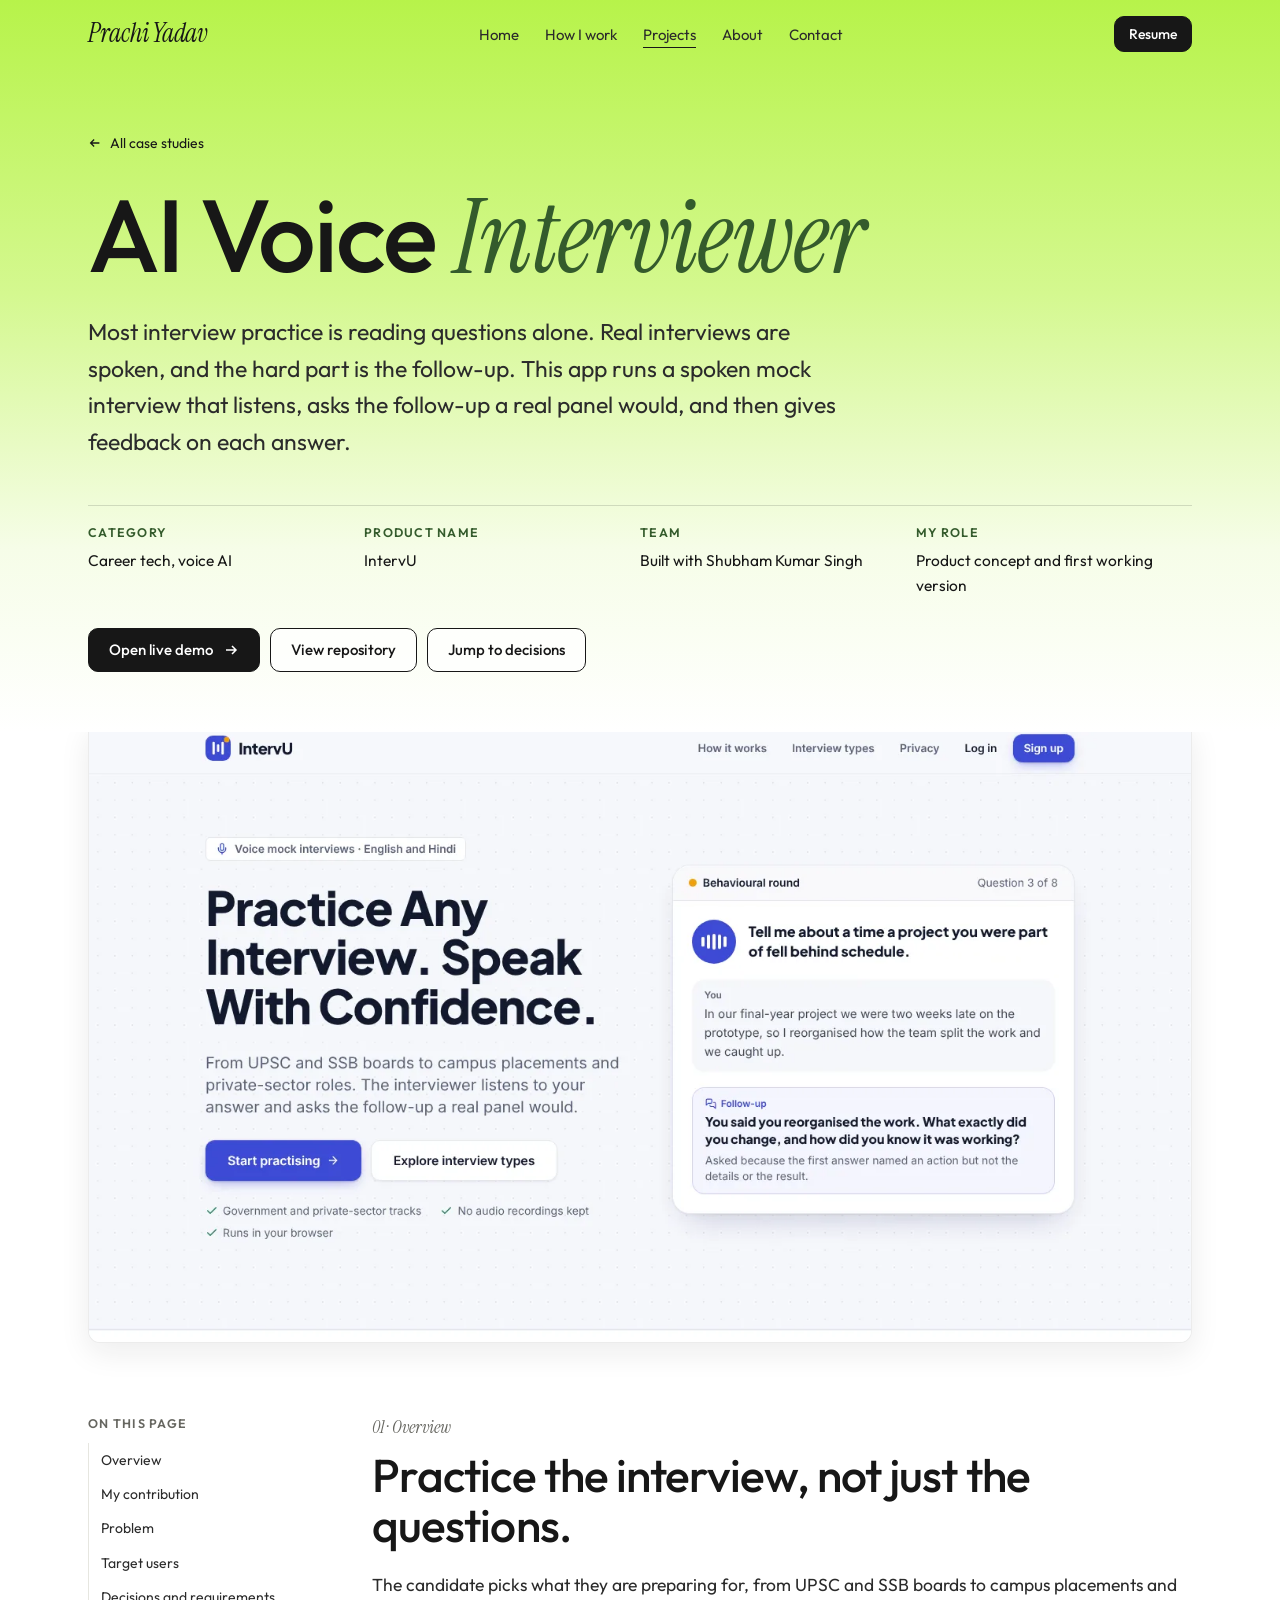
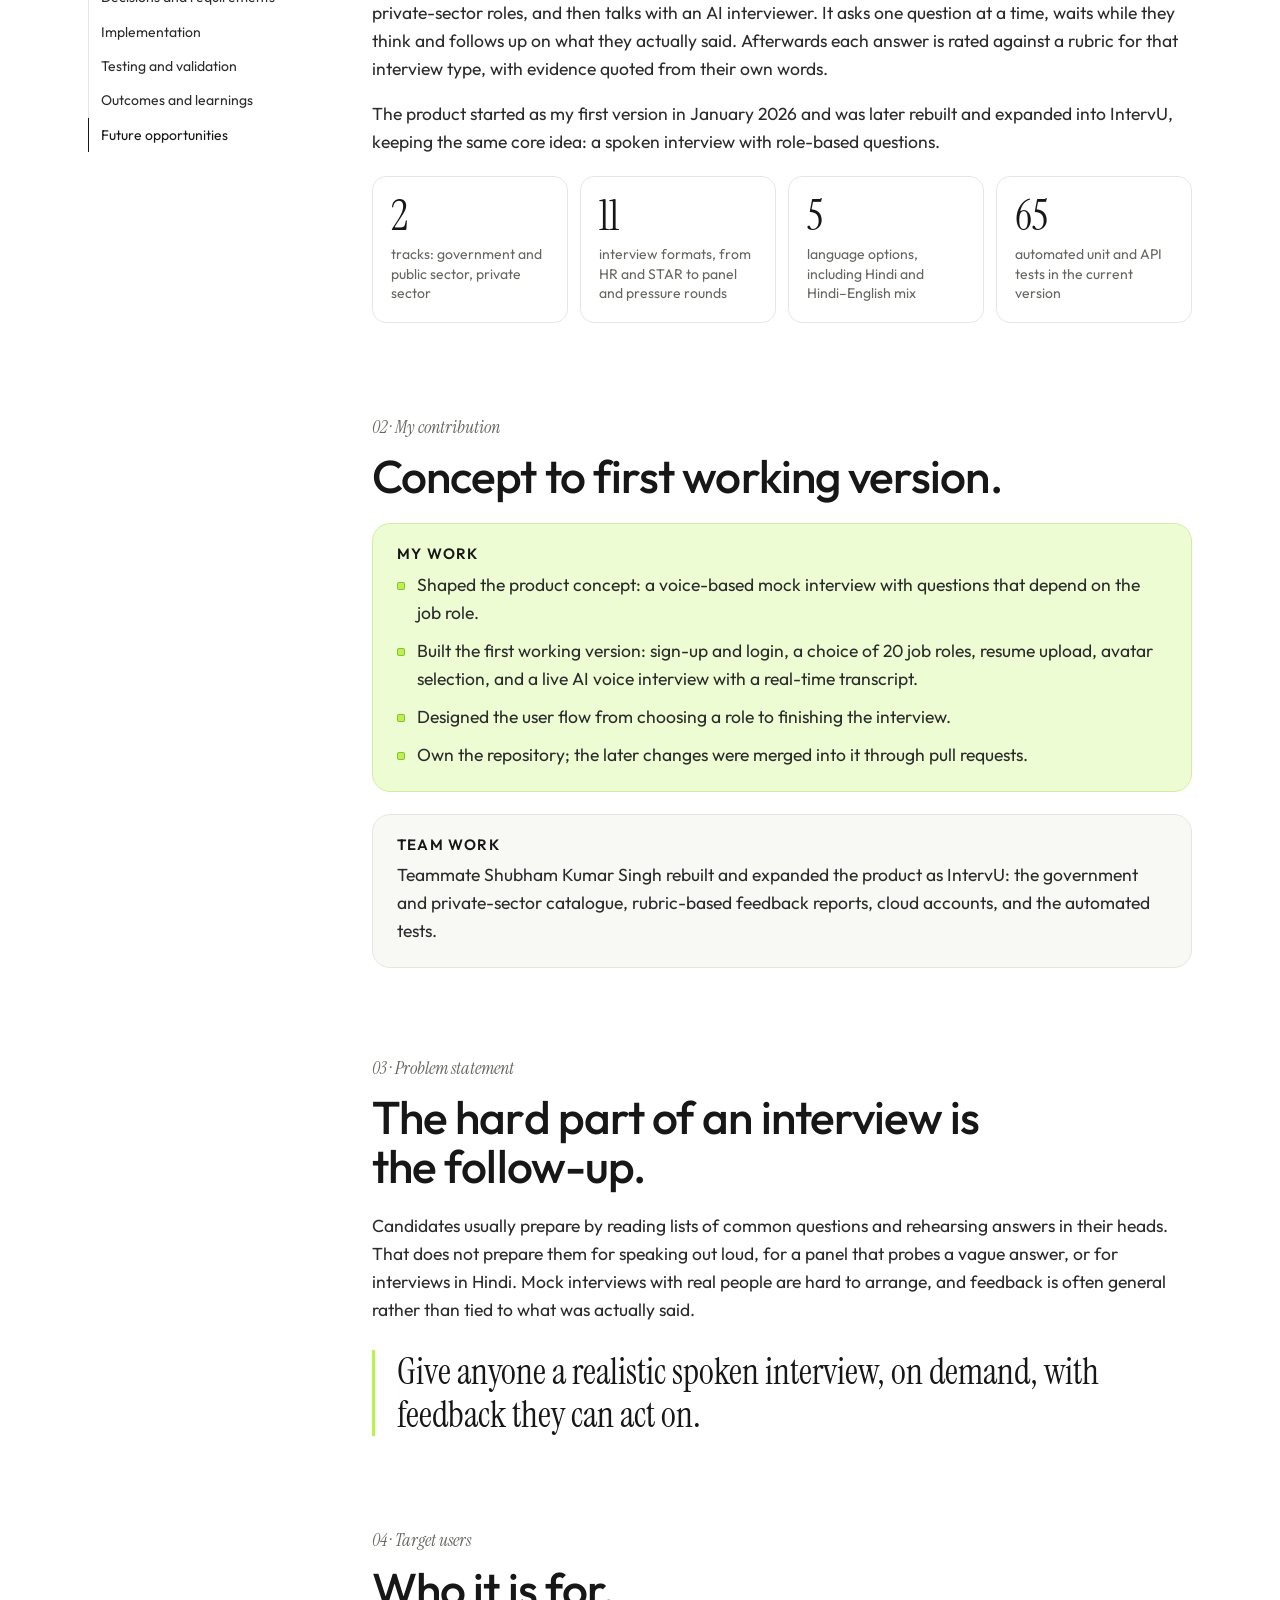
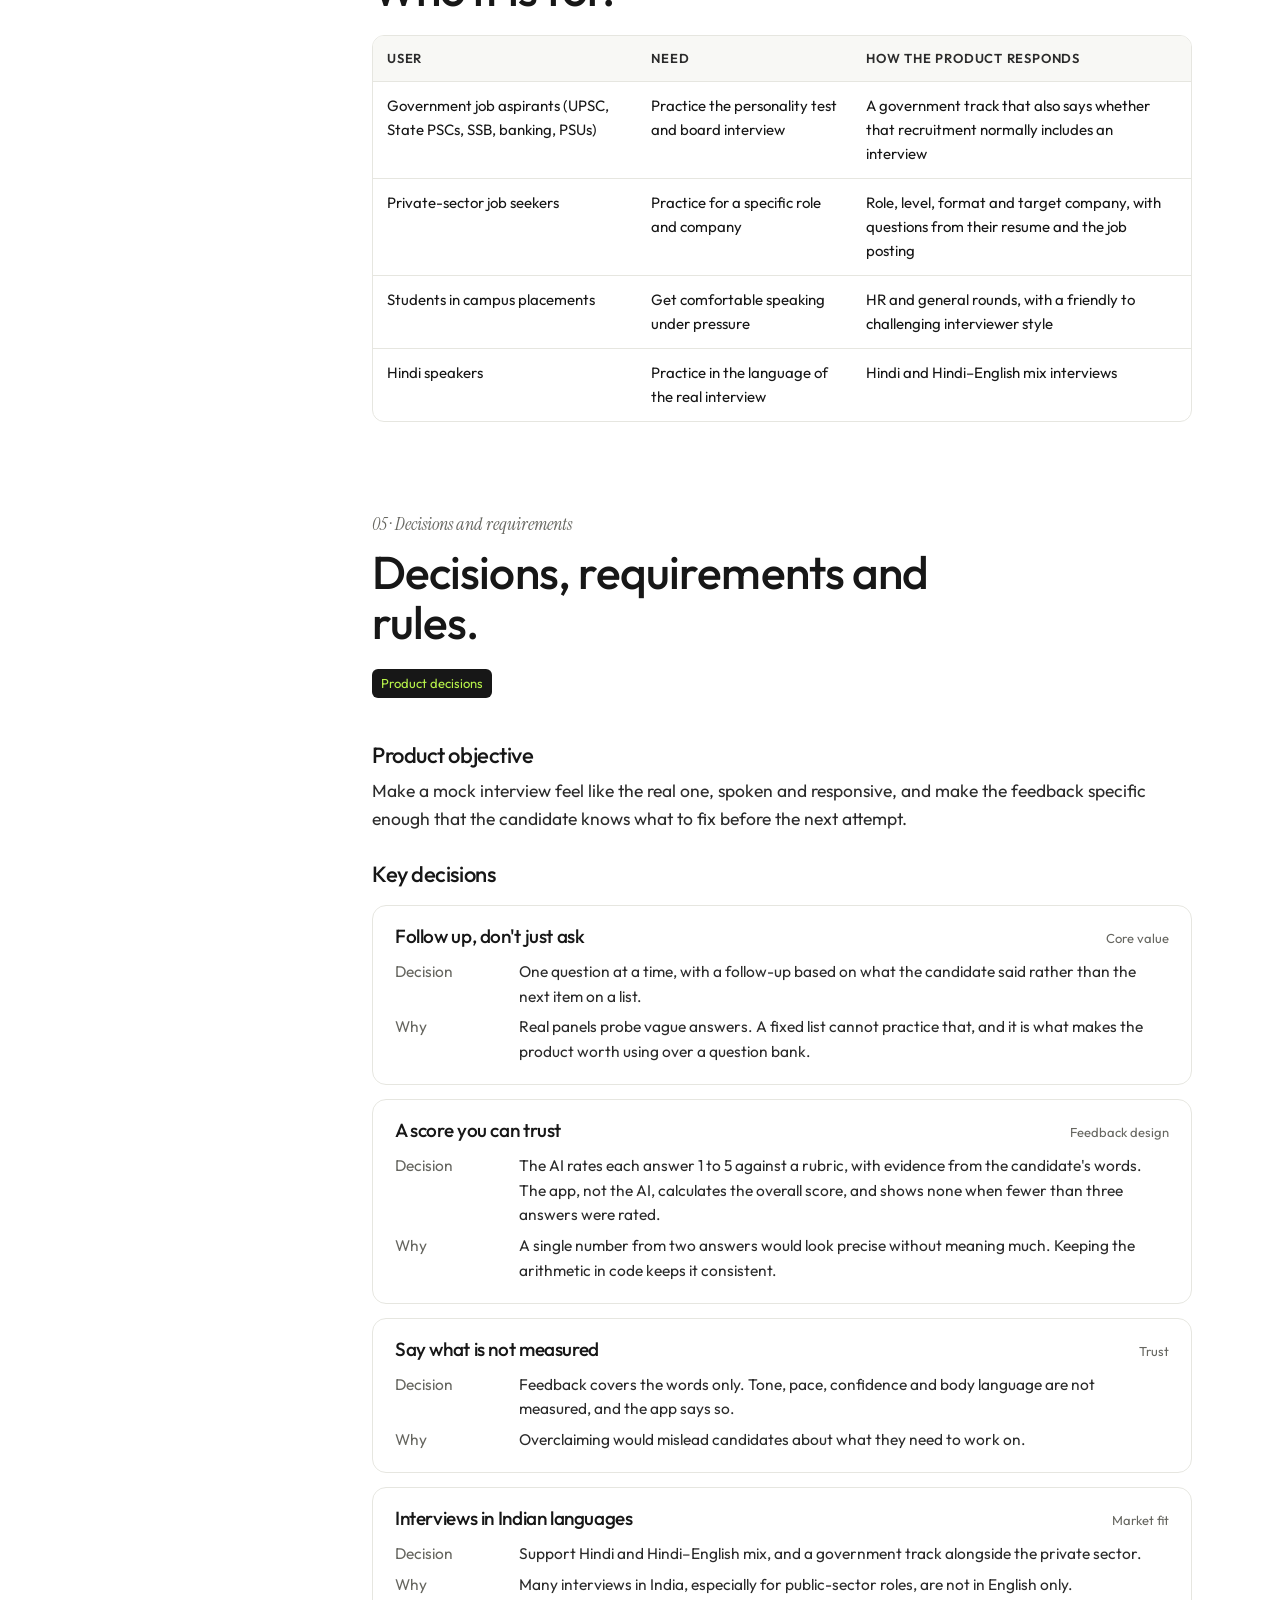
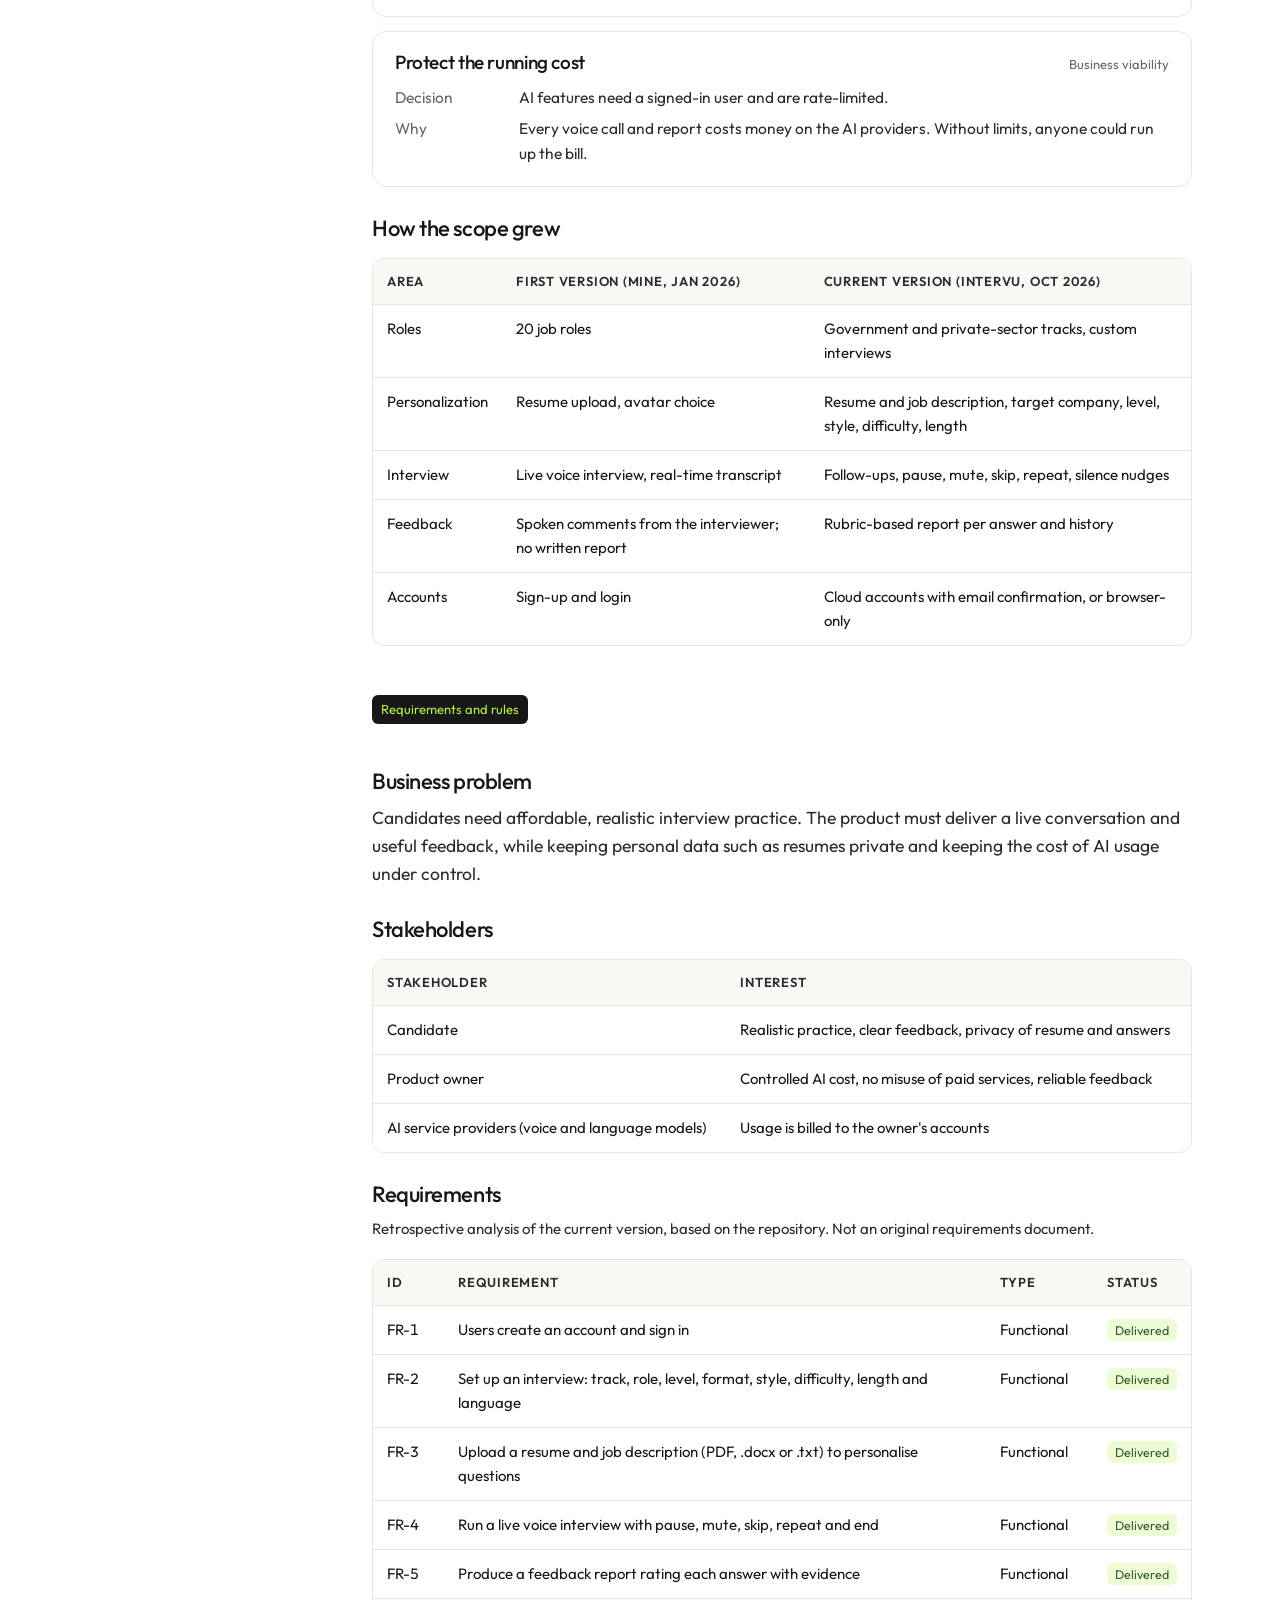
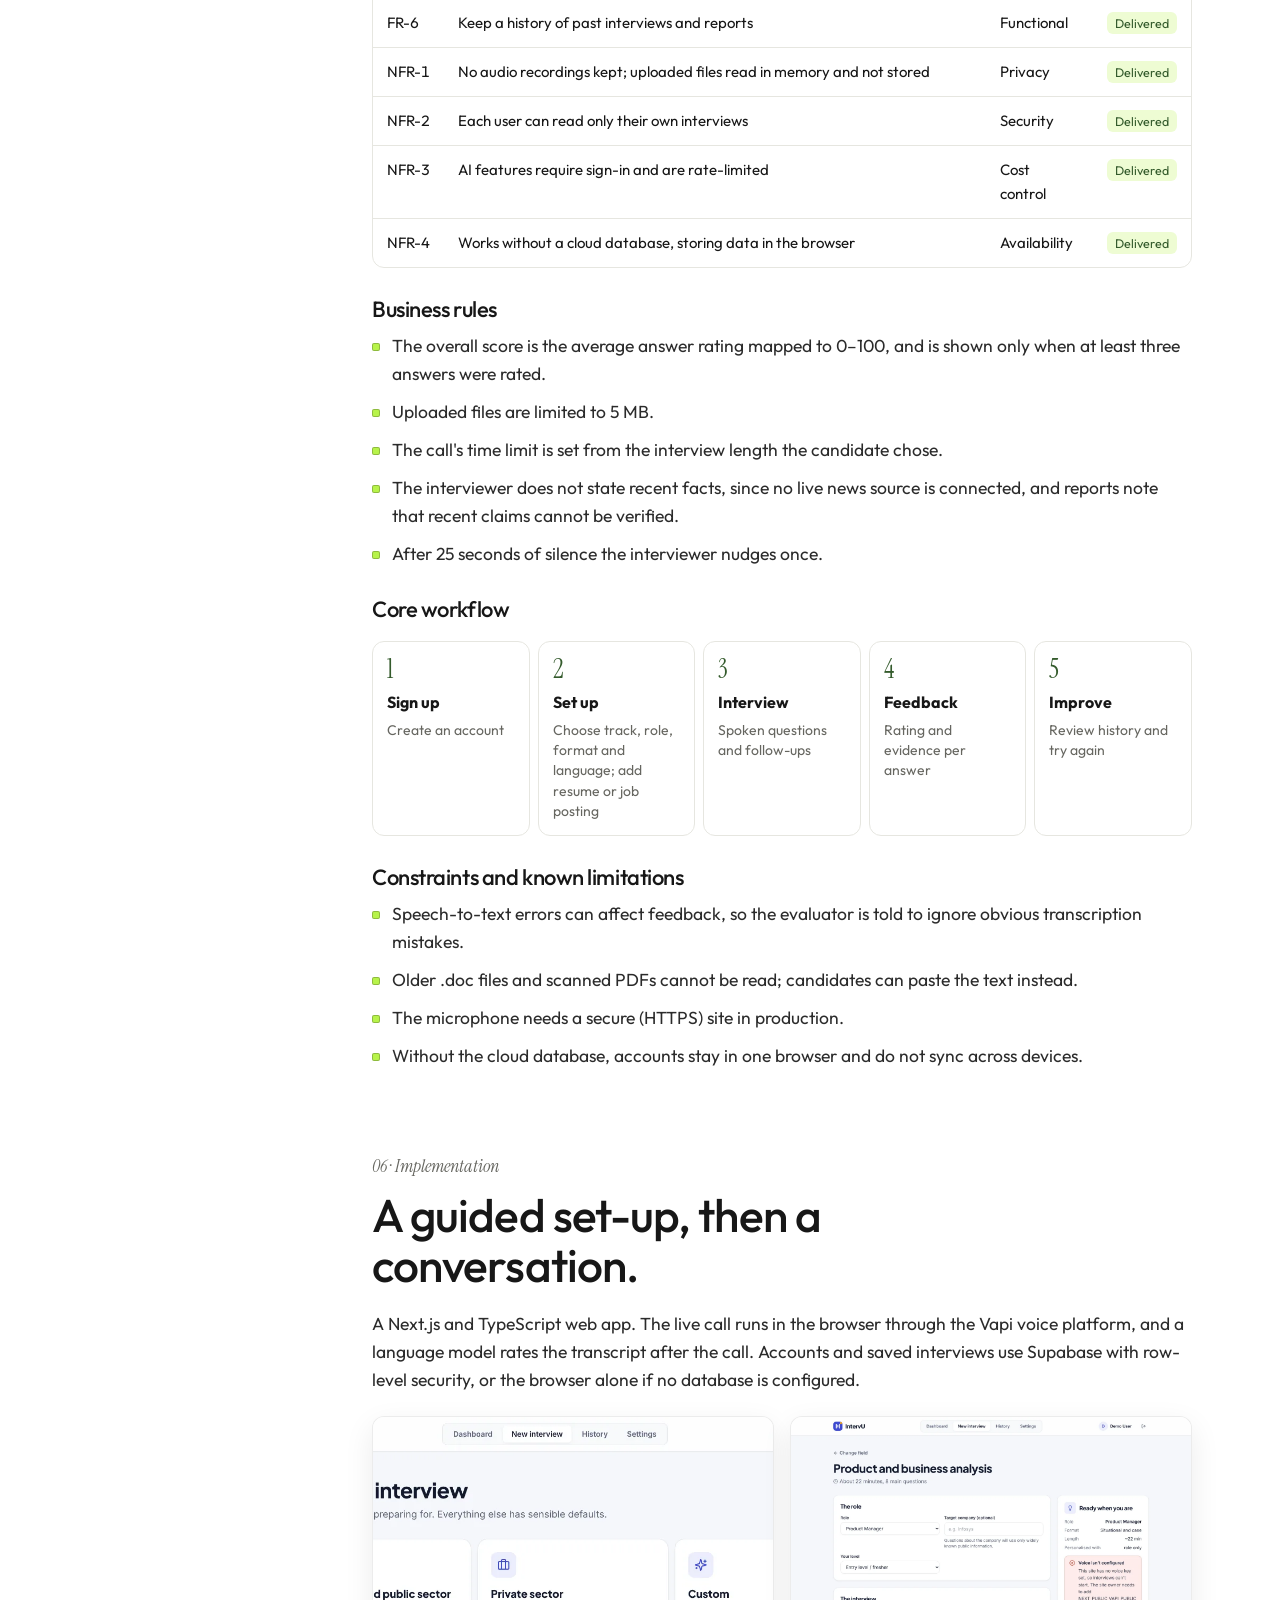
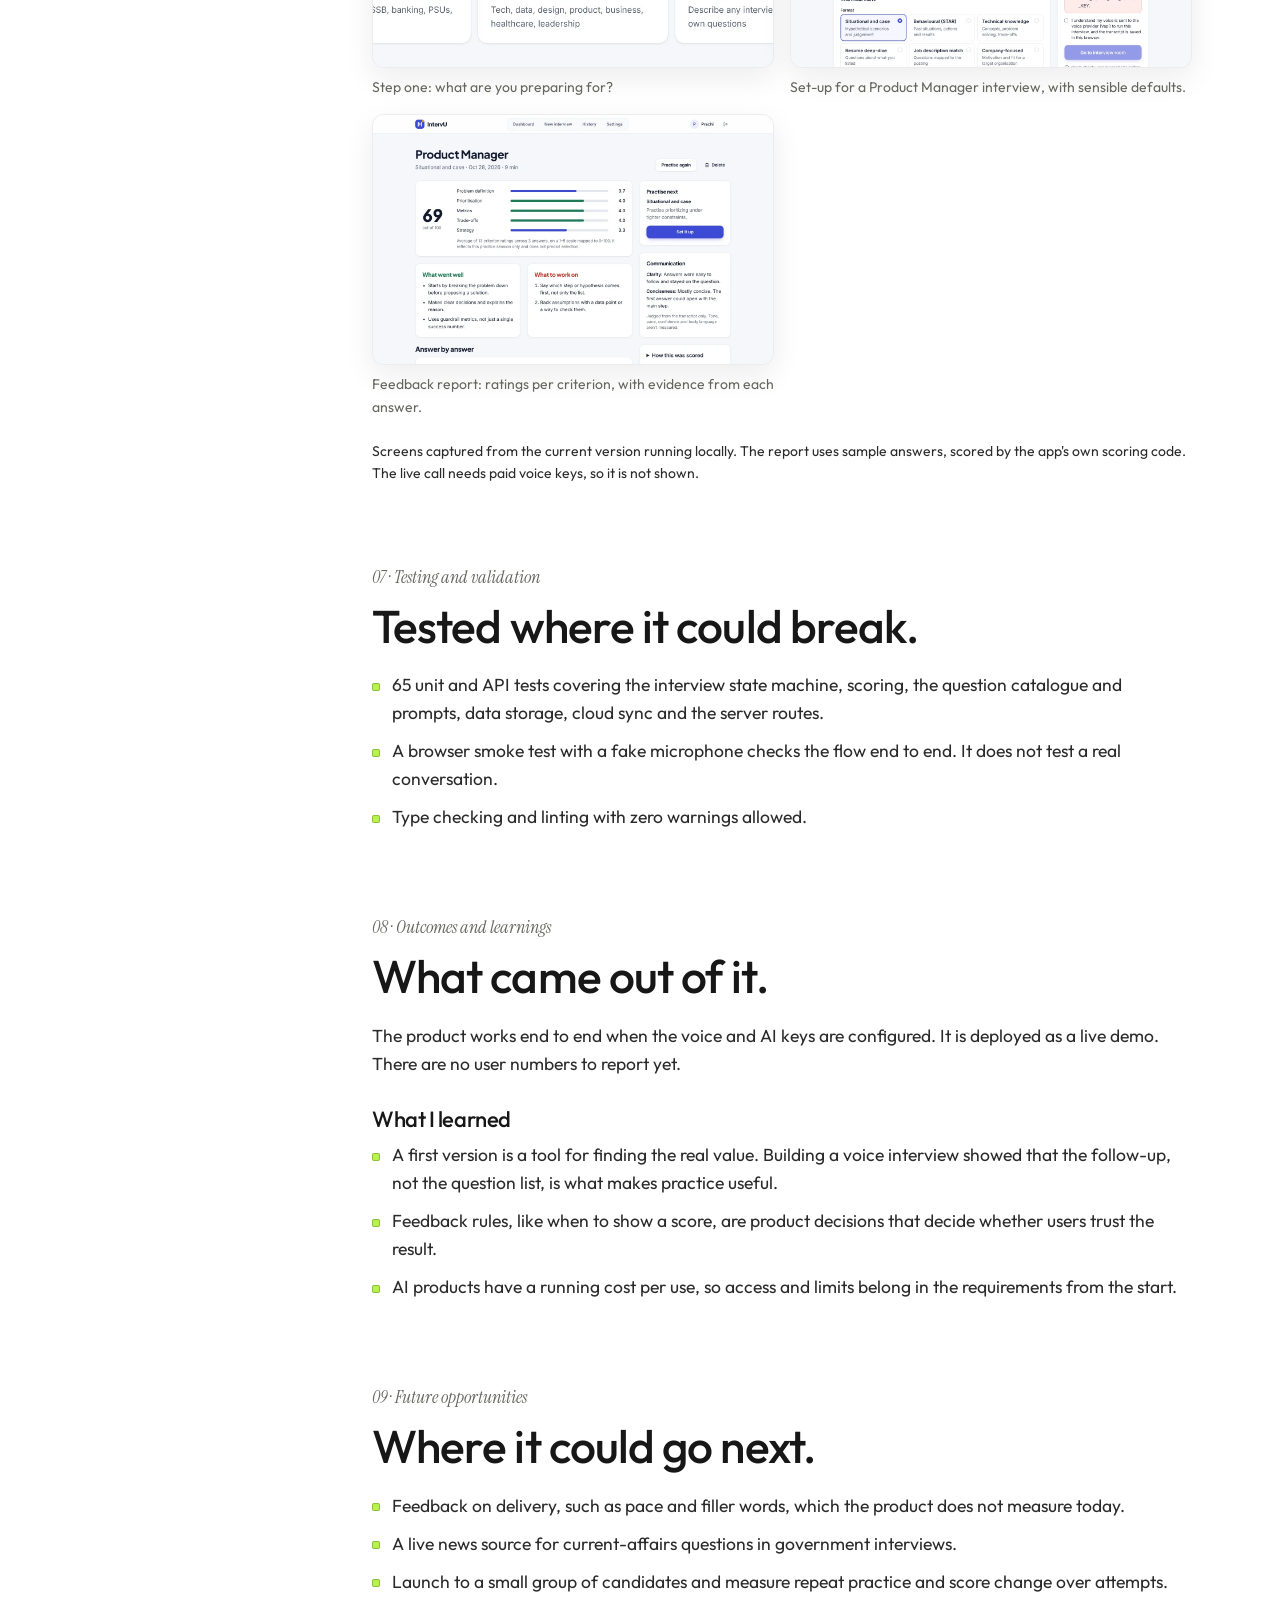
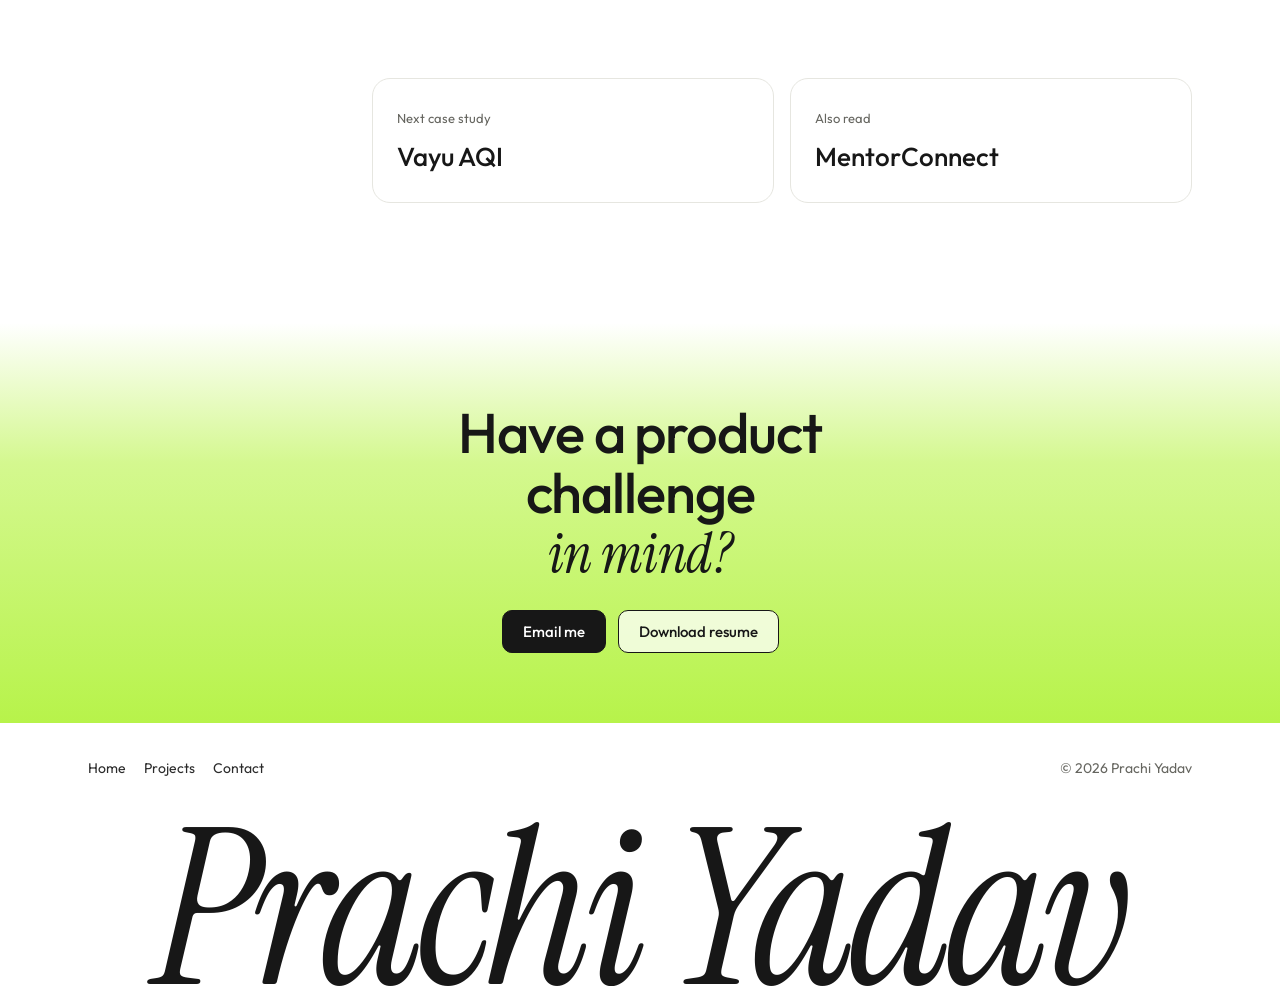
==== commit 6afb6f65: "Add files via upload" ====
--- a/case-studies/ai-interviewer.html
+++ b/case-studies/ai-interviewer.html
@@ -8,7 +8,13 @@
   <meta name="theme-color" content="#b7f34a">
   <meta property="og:title" content="AI Voice Interviewer case study | Prachi Yadav">
   <meta property="og:description" content="Spoken mock interviews with follow-up questions and rubric-based feedback: concept, requirements, rules and delivery.">
-  <meta property="og:image" content="../assets/img/ai-interviewer-home.webp">
+  <link rel="canonical" href="https://prachi-yadav-work.vercel.app/case-studies/ai-interviewer.html">
+  <meta property="og:type" content="website">
+  <meta property="og:url" content="https://prachi-yadav-work.vercel.app/case-studies/ai-interviewer.html">
+  <meta property="og:image" content="https://prachi-yadav-work.vercel.app/assets/img/og.png">
+  <meta property="og:image:width" content="1200">
+  <meta property="og:image:height" content="630">
+  <meta name="twitter:card" content="summary_large_image">
   <link rel="icon" href="../favicon.svg" type="image/svg+xml">
   <link rel="preload" href="../assets/fonts/outfit-latin-wght-normal.woff2" as="font" type="font/woff2" crossorigin>
   <link rel="stylesheet" href="../assets/css/style.css">
@@ -46,8 +52,9 @@
       <div><dt>My role</dt><dd>Product concept and first working version</dd></div>
     </dl>
     <div class="cs-links">
-      <a class="btn btn-dark" href="https://github.com/PrachiYadav-16/AI-voice-interviewer" target="_blank" rel="noopener">View repository
+      <a class="btn btn-dark" href="https://ai-voice-interviewer-lyart.vercel.app" target="_blank" rel="noopener">Open live demo
         <svg viewBox="0 0 16 16" aria-hidden="true"><path d="M3 8h10M9 4l4 4-4 4" fill="none" stroke="currentColor" stroke-width="1.5"/></svg></a>
+      <a class="btn btn-light" href="https://github.com/PrachiYadav-16/AI-voice-interviewer" target="_blank" rel="noopener">View repository</a>
       <a class="btn btn-light" href="#perspectives">Jump to decisions</a>
     </div>
   </div>
@@ -261,7 +268,7 @@
     <section class="cs-sec" id="outcomes">
       <span class="eyebrow">08 · Outcomes and learnings</span>
       <h2>What came out of it.</h2>
-      <p>The product works end to end when the voice and AI keys are configured. It has not been launched publicly, so there are no user numbers to report.</p>
+      <p>The product works end to end when the voice and AI keys are configured. It is deployed as a live demo. There are no user numbers to report yet.</p>
       <h3>What I learned</h3>
       <ul class="list">
         <li>A first version is a tool for finding the real value. Building a voice interview showed that the follow-up, not the question list, is what makes practice useful.</li>
